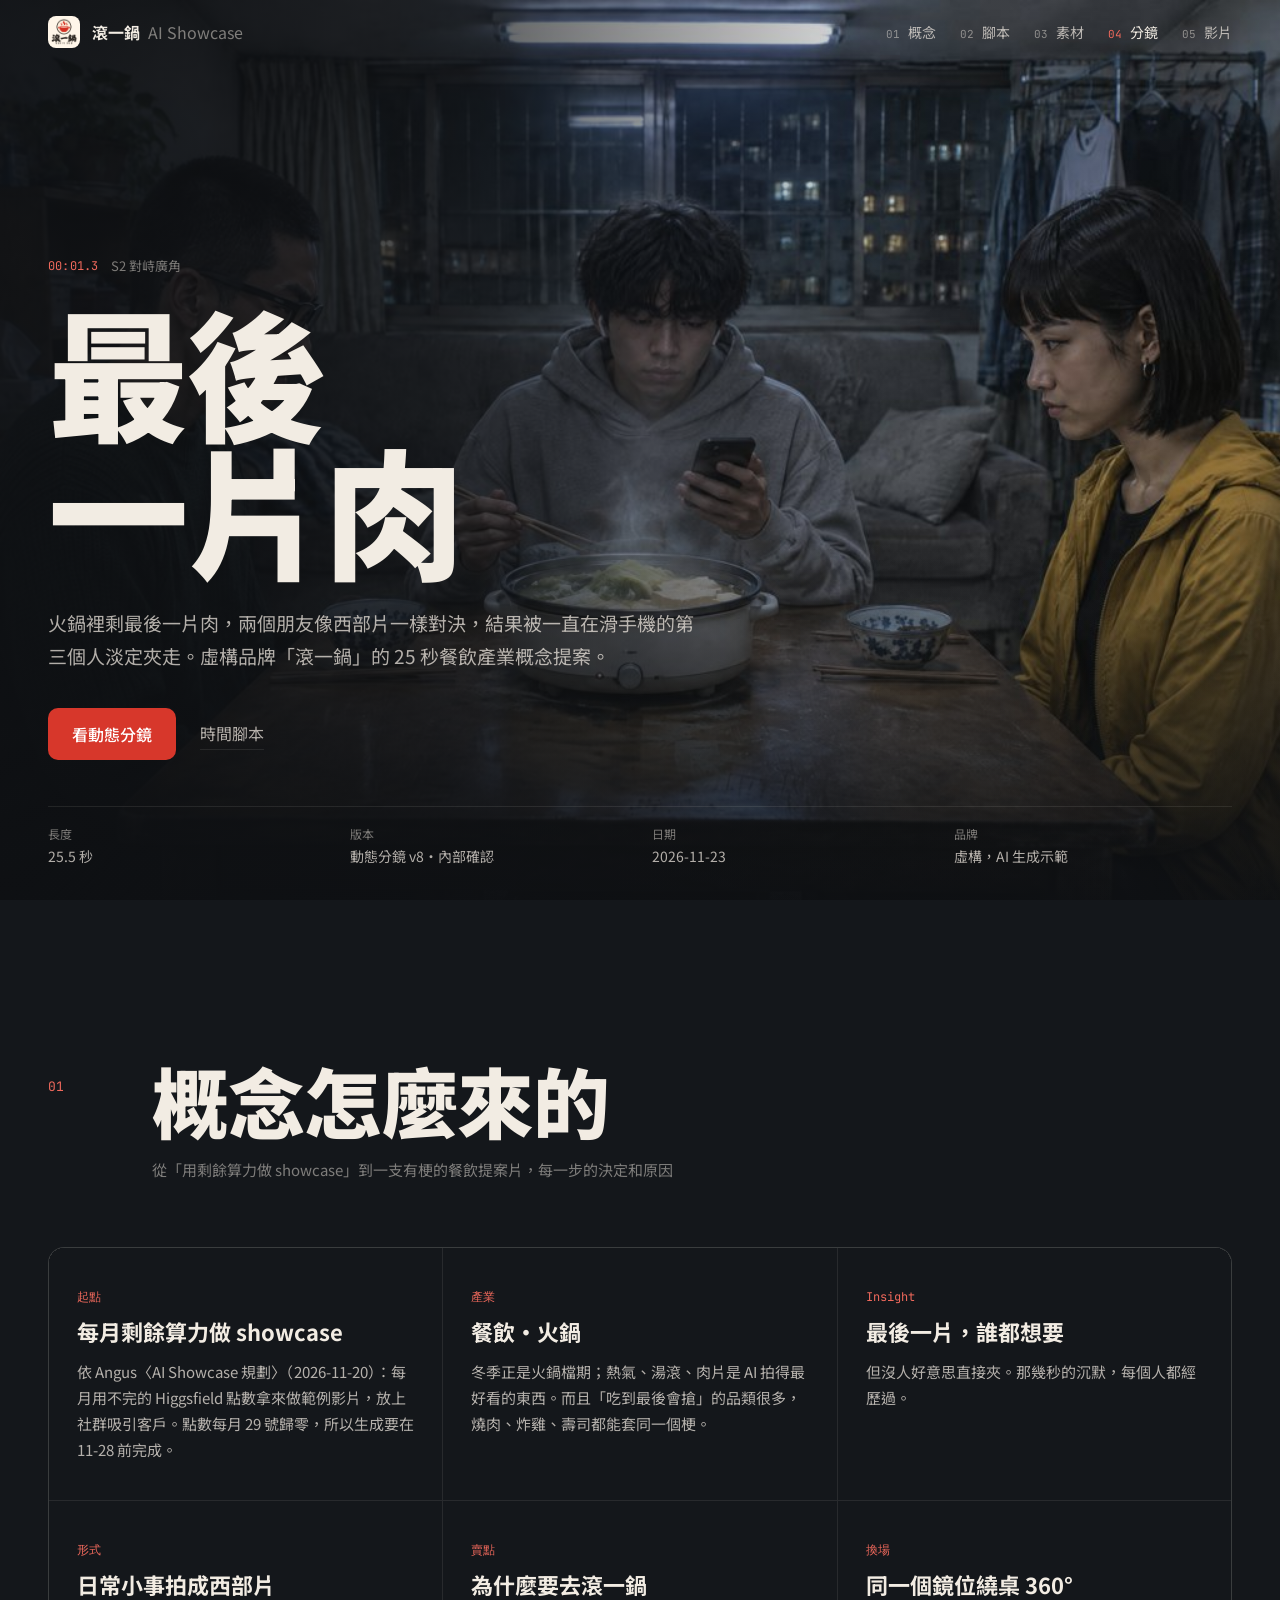
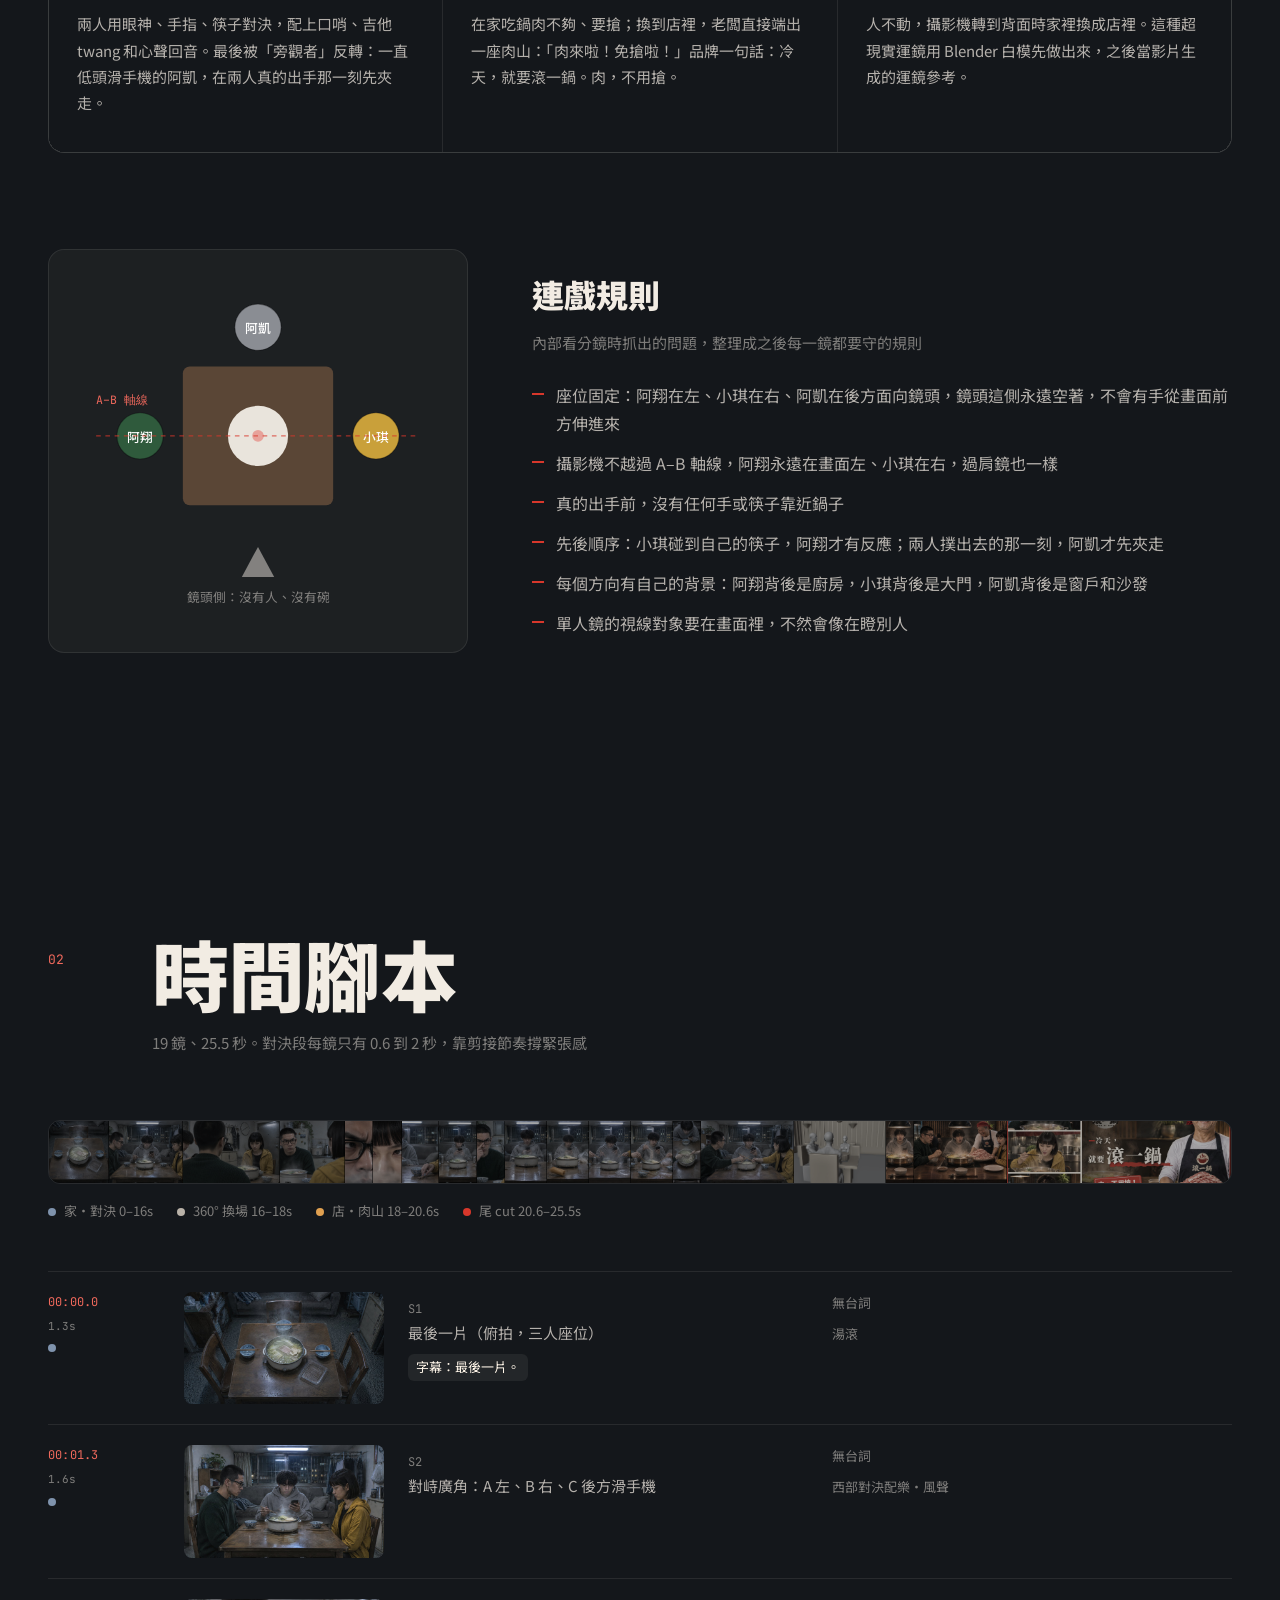
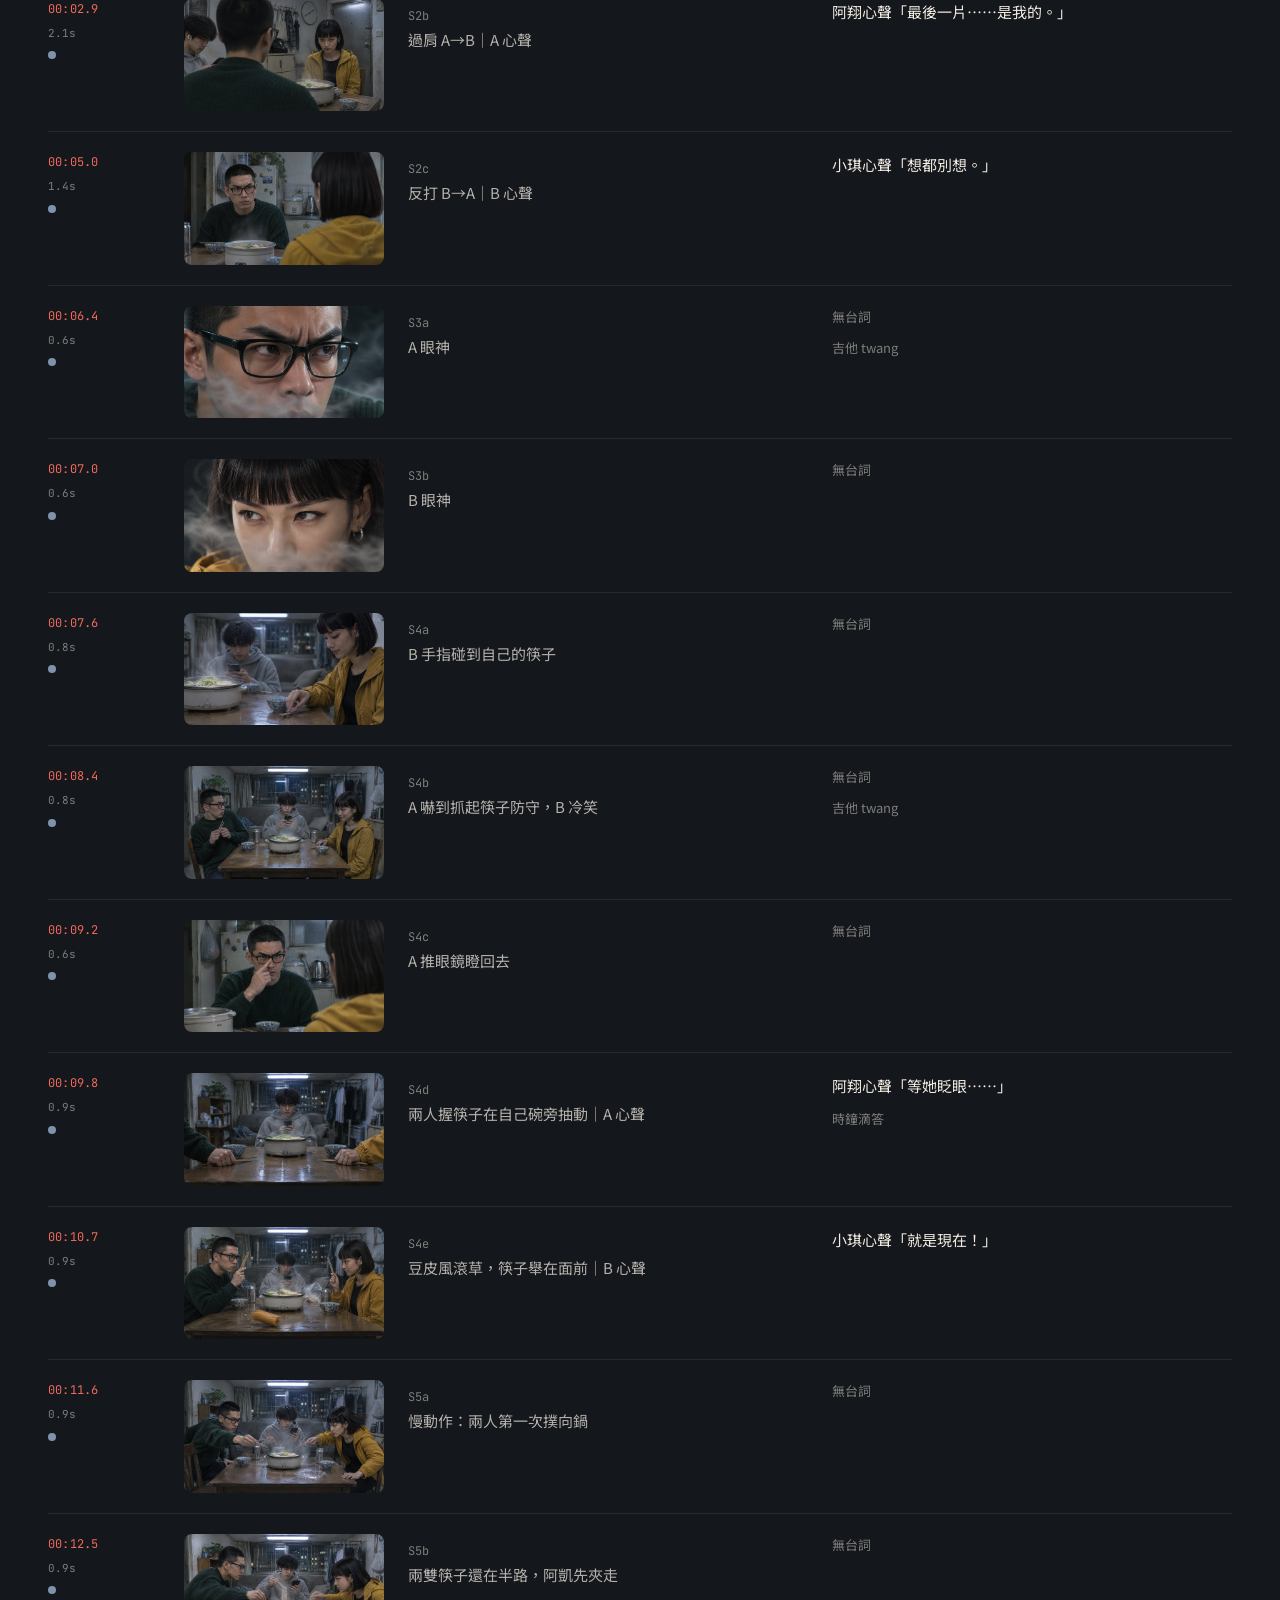
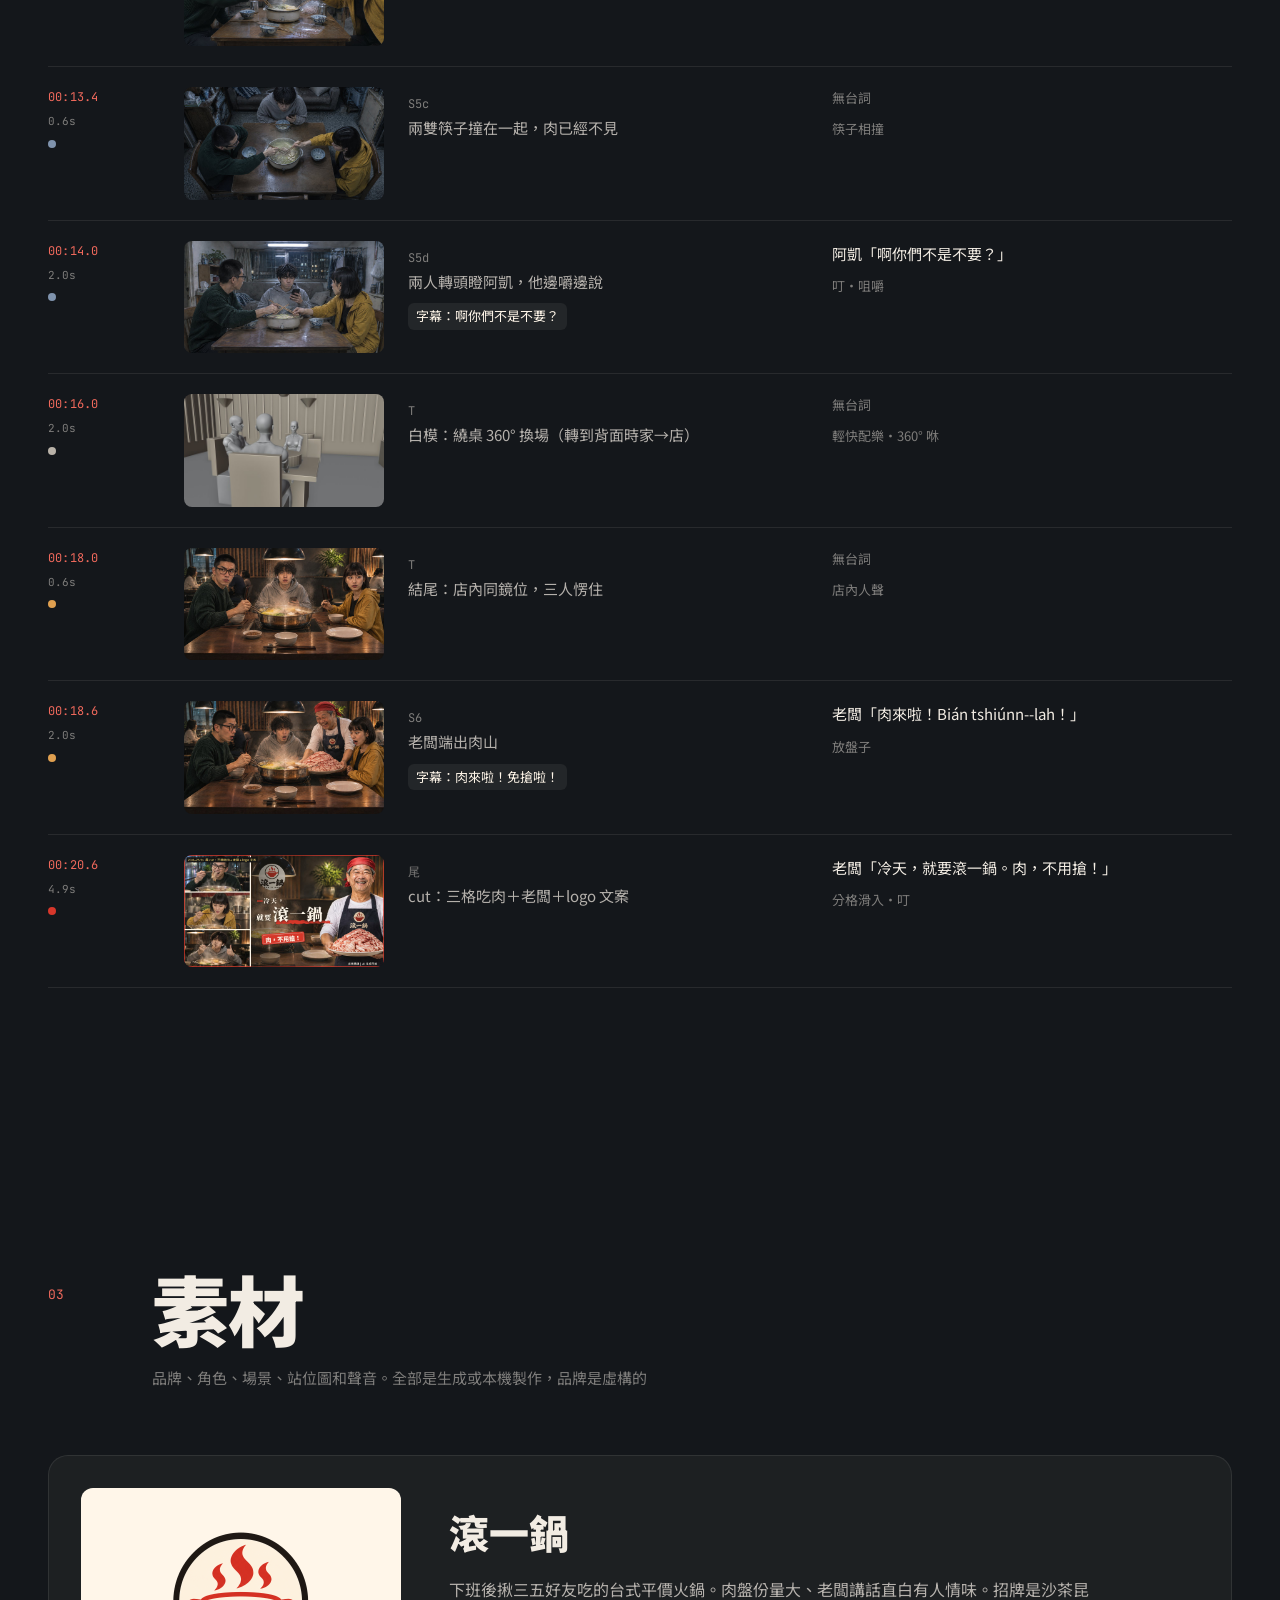
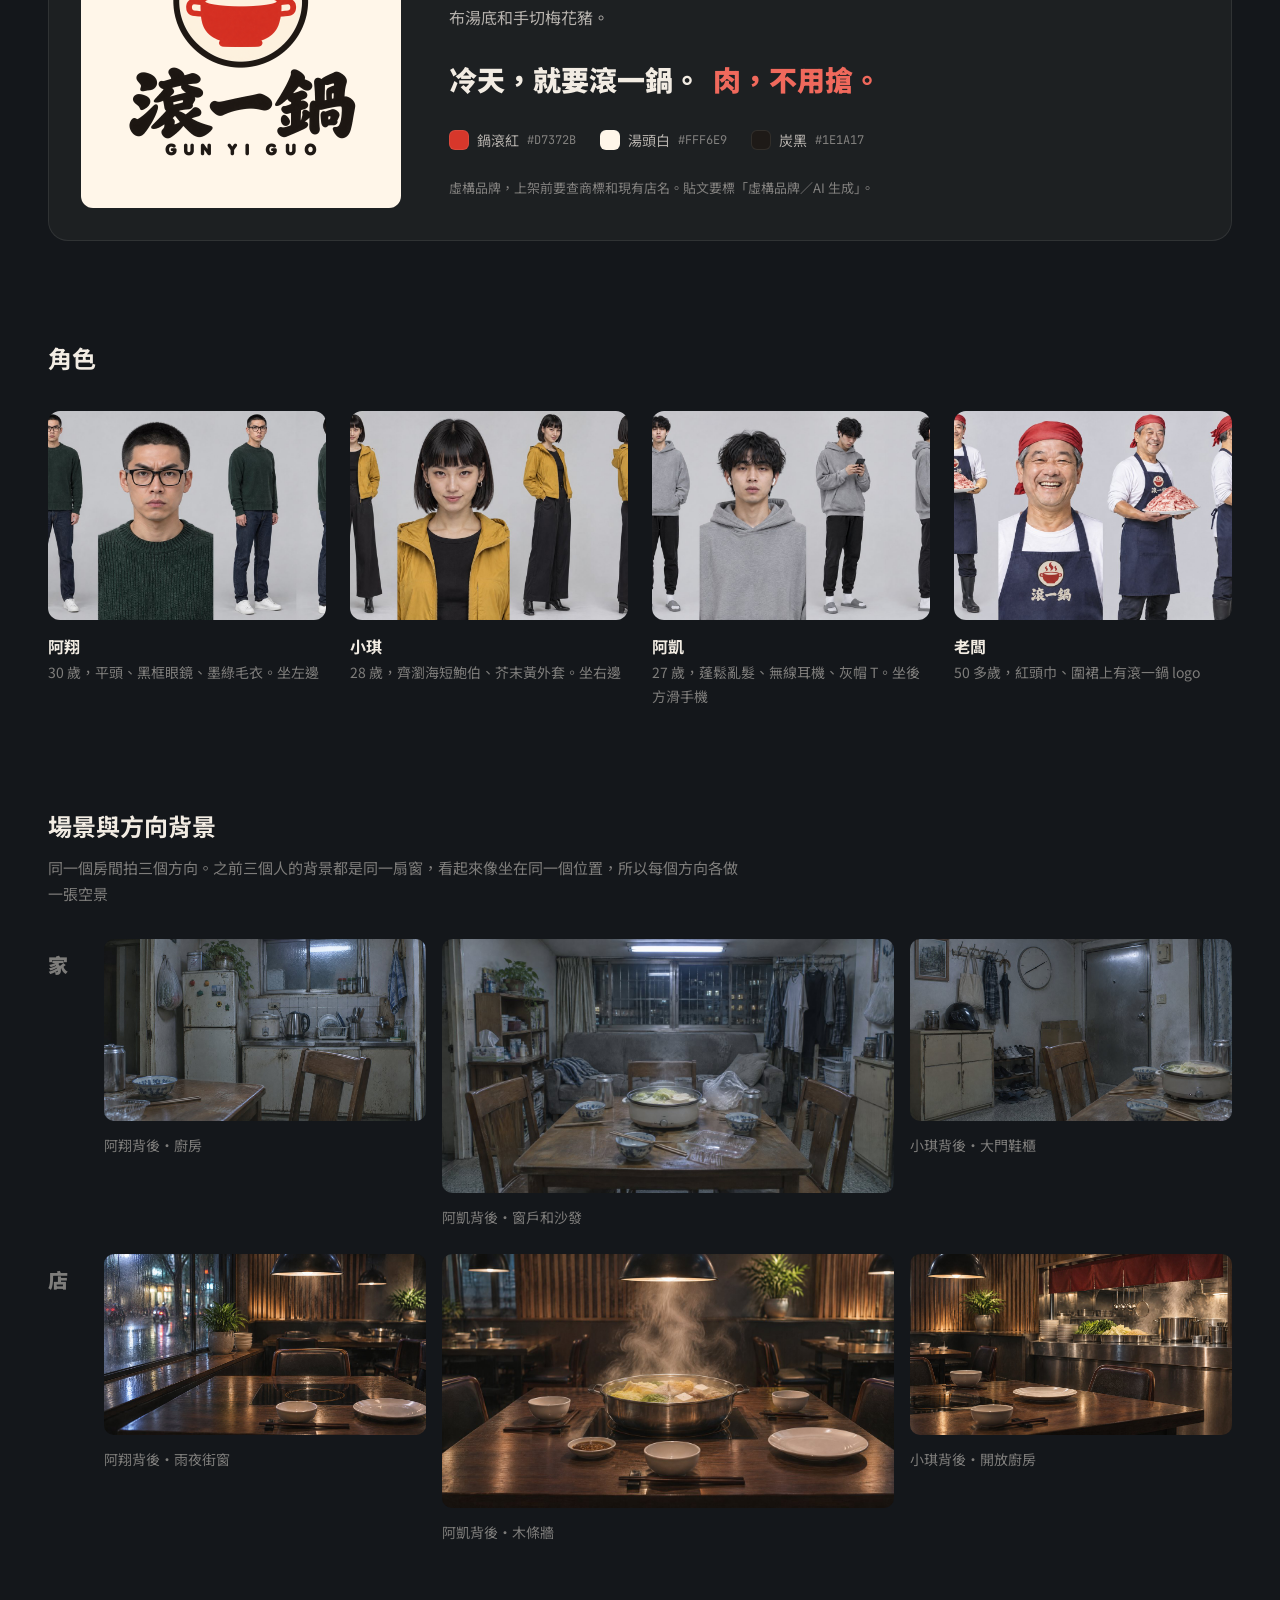
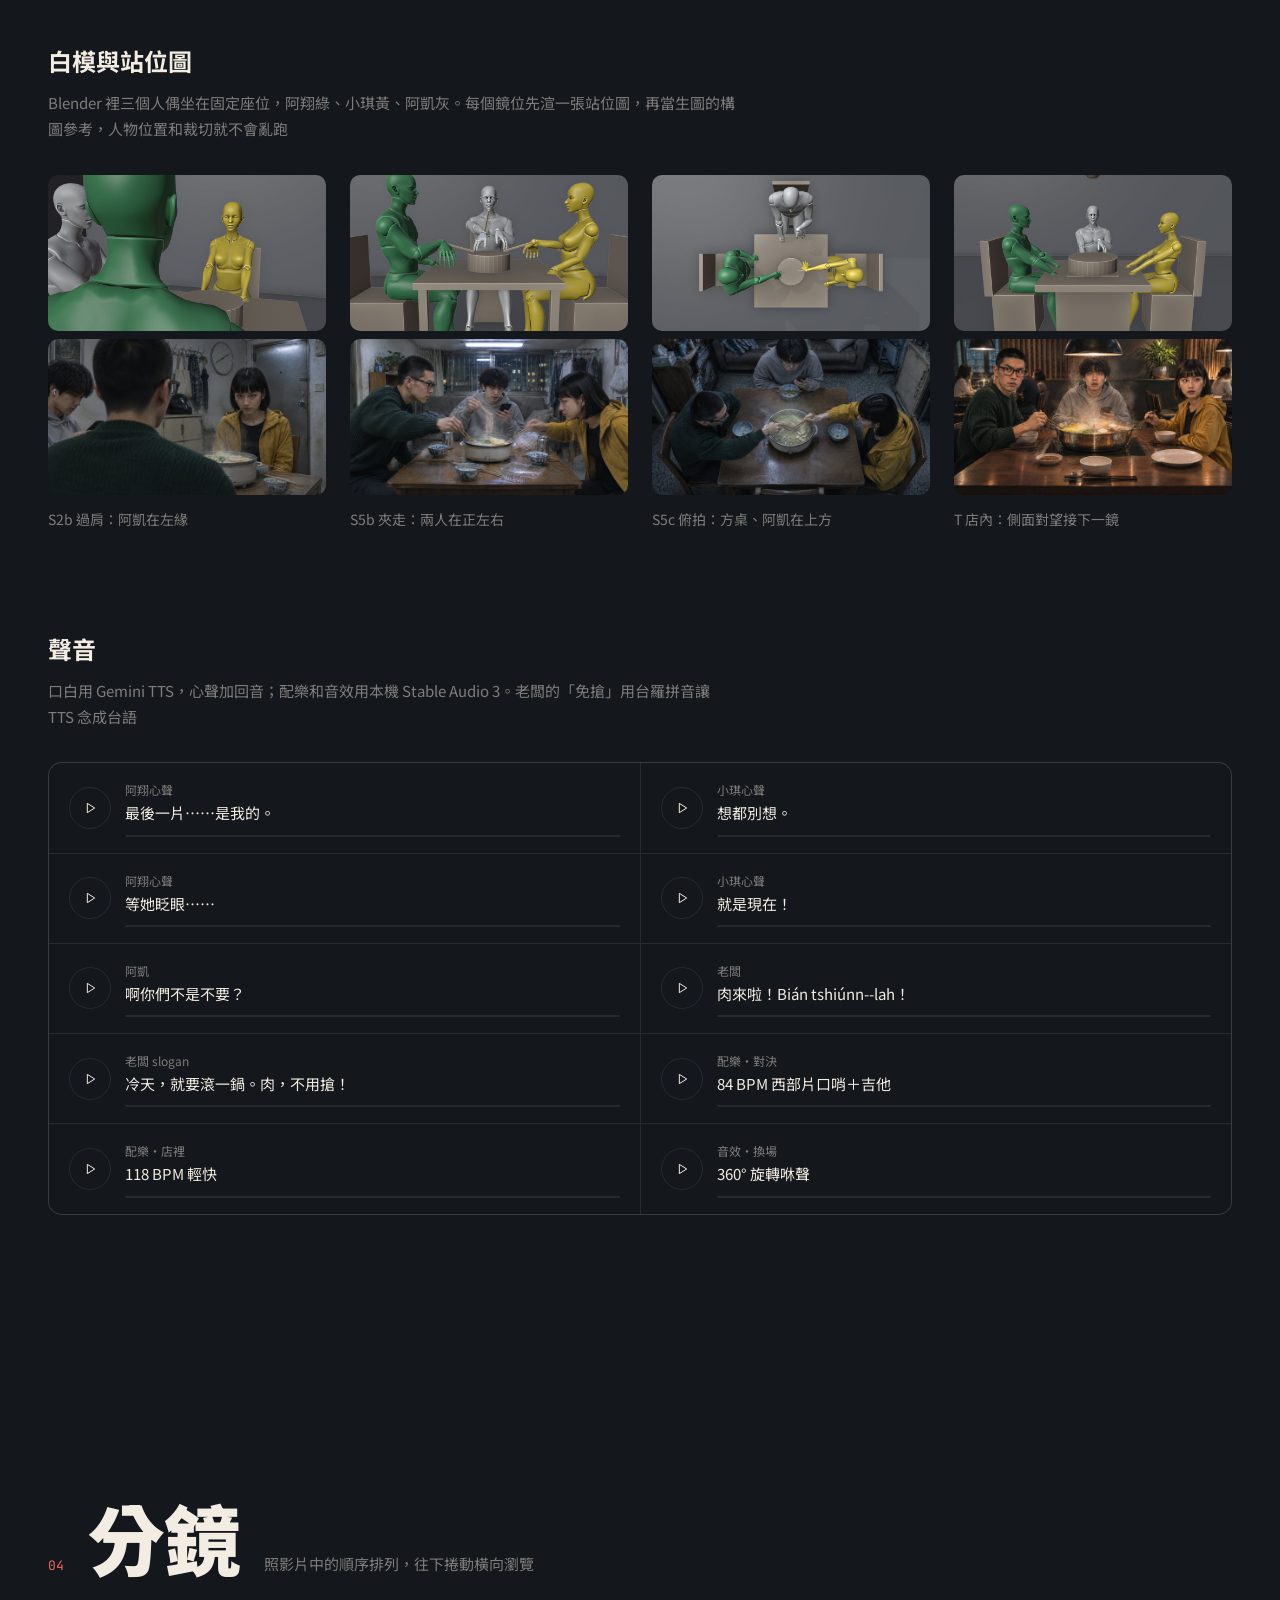
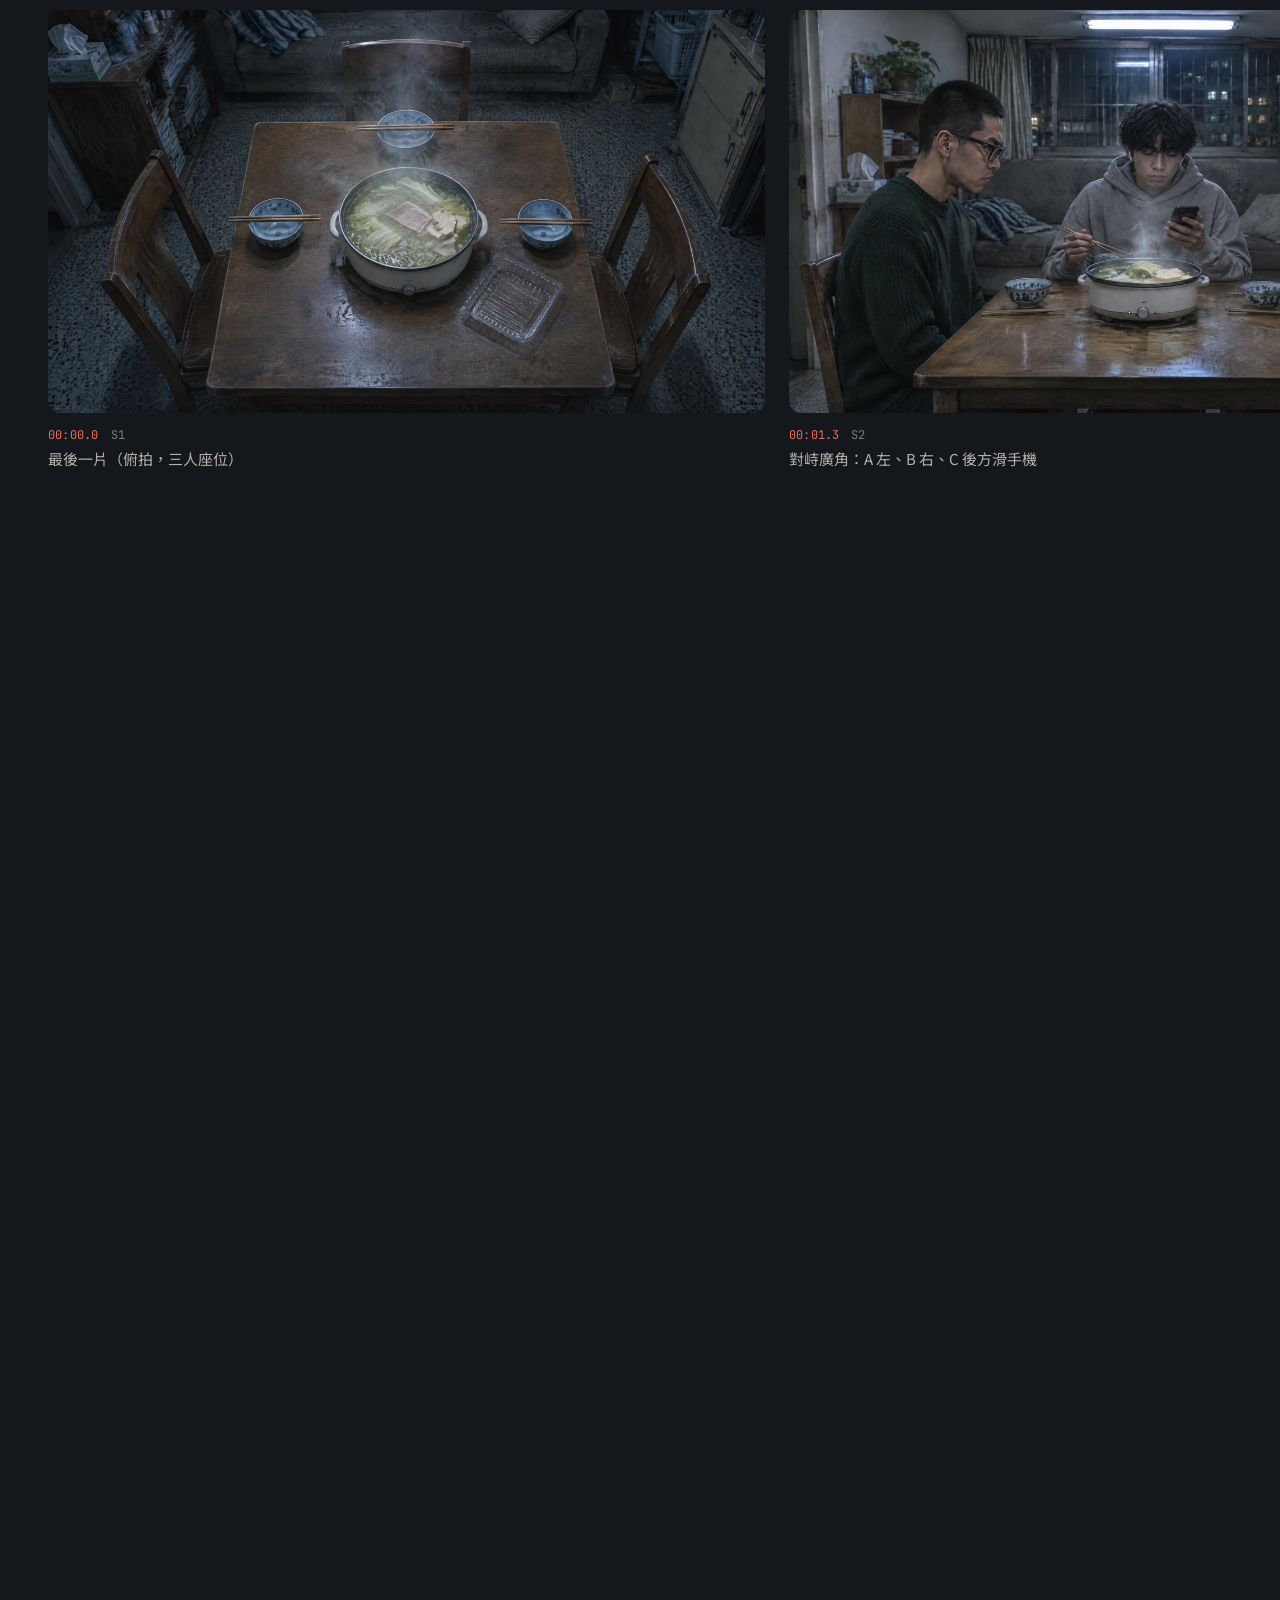
==== hotpot-lastslice/index.html @ 81c9b95d "Add 滾一鍋「最後一片肉」showcase page Co-Authored-By: Claude Opus 5.5 <noreply@anthropic.com>" ====
<!doctype html>
<html lang="zh-Hant">
<head>
<meta charset="utf-8">
<meta name="viewport" content="width=device-width, initial-scale=1">
<title>最後一片肉｜滾一鍋 AI Showcase</title>
<link rel="preconnect" href="https://fonts.googleapis.com">
<link rel="preconnect" href="https://fonts.gstatic.com" crossorigin>
<link href="https://fonts.googleapis.com/css2?family=Archivo:wght@500;800&family=JetBrains+Mono:wght@400;500&family=Noto+Sans+TC:wght@400;500;700;900&display=swap" rel="stylesheet">
<link rel="stylesheet" href="style.css">
</head>
<body>
<div class="tone" aria-hidden="true"></div>

<header class="nav">
  <a class="brand" href="#top"><img src="media/refs/logo.png" alt=""><span>滾一鍋 <em>AI Showcase</em></span></a>
  <nav>
    <a href="#idea"><b>01</b>概念</a>
    <a href="#script"><b>02</b>腳本</a>
    <a href="#assets"><b>03</b>素材</a>
    <a href="#boards"><b>04</b>分鏡</a>
    <a href="#film"><b>05</b>影片</a>
  </nav>
</header>

<main id="top">
  <!-- HERO -->
  <section class="hero">
    <img class="hero-img" src="media/sb/F02_S2_wide.jpg" alt="火鍋桌對峙：阿翔在左、小琪在右，阿凱在後方滑手機">
    <div class="hero-shade"></div>
    <div class="hero-copy">
      <p class="slate"><span class="tc">00:01.3</span>S2 對峙廣角</p>
      <h1>最後<br>一片肉</h1>
      <p class="lede">火鍋裡剩最後一片肉，兩個朋友像西部片一樣對決，結果被一直在滑手機的第三個人淡定夾走。虛構品牌「滾一鍋」的 25 秒餐飲產業概念提案。</p>
      <div class="actions">
        <a class="btn" href="#film">看動態分鏡</a>
        <a class="link" href="#script">時間腳本</a>
      </div>
    </div>
    <dl class="hero-meta">
      <div><dt>長度</dt><dd>25.5 秒</dd></div>
      <div><dt>版本</dt><dd>動態分鏡 v8・內部確認</dd></div>
      <div><dt>日期</dt><dd>2026-11-23</dd></div>
      <div><dt>品牌</dt><dd>虛構，AI 生成示範</dd></div>
    </dl>
  </section>

  <!-- 01 IDEA -->
  <section id="idea" class="sec">
    <div class="sec-head">
      <span class="num">01</span>
      <h2>概念怎麼來的</h2>
      <p class="sub">從「用剩餘算力做 showcase」到一支有梗的餐飲提案片，每一步的決定和原因</p>
    </div>

    <ol class="steps">
      <li class="rv"><span class="k">起點</span><h3>每月剩餘算力做 showcase</h3><p>依 Angus〈AI Showcase 規劃〉（2026-11-20）：每月用不完的 Higgsfield 點數拿來做範例影片，放上社群吸引客戶。點數每月 29 號歸零，所以生成要在 11-28 前完成。</p></li>
      <li class="rv"><span class="k">產業</span><h3>餐飲・火鍋</h3><p>冬季正是火鍋檔期；熱氣、湯滾、肉片是 AI 拍得最好看的東西。而且「吃到最後會搶」的品類很多，燒肉、炸雞、壽司都能套同一個梗。</p></li>
      <li class="rv"><span class="k">Insight</span><h3>最後一片，誰都想要</h3><p>但沒人好意思直接夾。那幾秒的沉默，每個人都經歷過。</p></li>
      <li class="rv"><span class="k">形式</span><h3>日常小事拍成西部片</h3><p>兩人用眼神、手指、筷子對決，配上口哨、吉他 twang 和心聲回音。最後被「旁觀者」反轉：一直低頭滑手機的阿凱，在兩人真的出手那一刻先夾走。</p></li>
      <li class="rv"><span class="k">賣點</span><h3>為什麼要去滾一鍋</h3><p>在家吃鍋肉不夠、要搶；換到店裡，老闆直接端出一座肉山：「肉來啦！免搶啦！」品牌一句話：冷天，就要滾一鍋。肉，不用搶。</p></li>
      <li class="rv"><span class="k">換場</span><h3>同一個鏡位繞桌 360°</h3><p>人不動，攝影機轉到背面時家裡換成店裡。這種超現實運鏡用 Blender 白模先做出來，之後當影片生成的運鏡參考。</p></li>
    </ol>

    <div class="rules rv">
      <figure class="plan">
        <svg viewBox="0 0 320 300" role="img" aria-label="座位圖：阿翔左、小琪右、阿凱後方、鏡頭側空著">
          <rect x="95" y="80" width="130" height="120" rx="6" class="tbl"/>
          <circle cx="160" cy="140" r="26" class="pot"/>
          <circle cx="160" cy="140" r="5" class="slice"/>
          <g class="seat a"><circle cx="58" cy="140" r="20"/><text x="58" y="145">阿翔</text></g>
          <g class="seat b"><circle cx="262" cy="140" r="20"/><text x="262" y="145">小琪</text></g>
          <g class="seat c"><circle cx="160" cy="46" r="20"/><text x="160" y="51">阿凱</text></g>
          <line x1="20" y1="140" x2="300" y2="140" class="axis"/>
          <text x="20" y="112" class="axis-t" style="text-anchor:start">A–B 軸線</text>
          <path d="M146 262 L160 236 L174 262 Z" class="cam"/>
          <text x="160" y="284" class="cam-t">鏡頭側：沒有人、沒有碗</text>
        </svg>
      </figure>
      <div class="rules-body">
        <h3>連戲規則</h3>
        <p class="sub">內部看分鏡時抓出的問題，整理成之後每一鏡都要守的規則</p>
        <ul>
          <li>座位固定：阿翔在左、小琪在右、阿凱在後方面向鏡頭，鏡頭這側永遠空著，不會有手從畫面前方伸進來</li>
          <li>攝影機不越過 A–B 軸線，阿翔永遠在畫面左、小琪在右，過肩鏡也一樣</li>
          <li>真的出手前，沒有任何手或筷子靠近鍋子</li>
          <li>先後順序：小琪碰到自己的筷子，阿翔才有反應；兩人撲出去的那一刻，阿凱才先夾走</li>
          <li>每個方向有自己的背景：阿翔背後是廚房，小琪背後是大門，阿凱背後是窗戶和沙發</li>
          <li>單人鏡的視線對象要在畫面裡，不然會像在瞪別人</li>
        </ul>
      </div>
    </div>
  </section>

  <!-- 02 SCRIPT -->
  <section id="script" class="sec">
    <div class="sec-head">
      <span class="num">02</span>
      <h2>時間腳本</h2>
      <p class="sub">19 鏡、25.5 秒。對決段每鏡只有 0.6 到 2 秒，靠剪接節奏撐緊張感</p>
    </div>
    <div class="bar rv" id="bar" aria-label="時間軸"></div>
    <div class="acts rv">
      <span><i class="d home"></i>家・對決 0–16s</span>
      <span><i class="d turn"></i>360° 換場 16–18s</span>
      <span><i class="d shop"></i>店・肉山 18–20.6s</span>
      <span><i class="d end"></i>尾 cut 20.6–25.5s</span>
    </div>
    <ol class="rows" id="rows"></ol>
  </section>

  <!-- 03 ASSETS -->
  <section id="assets" class="sec">
    <div class="sec-head">
      <span class="num">03</span>
      <h2>素材</h2>
      <p class="sub">品牌、角色、場景、站位圖和聲音。全部是生成或本機製作，品牌是虛構的</p>
    </div>

    <div class="brandcard rv">
      <div class="logo-plate"><img src="media/refs/logo.png" alt="滾一鍋 logo"></div>
      <div class="brand-body">
        <h3>滾一鍋</h3>
        <p>下班後揪三五好友吃的台式平價火鍋。肉盤份量大、老闆講話直白有人情味。招牌是沙茶昆布湯底和手切梅花豬。</p>
        <p class="slogan">冷天，就要滾一鍋。<span>肉，不用搶。</span></p>
        <ul class="sw">
          <li><i style="background:#D7372B"></i>鍋滾紅<code>#D7372B</code></li>
          <li><i style="background:#FFF6E9"></i>湯頭白<code>#FFF6E9</code></li>
          <li><i style="background:#1E1A17"></i>炭黑<code>#1E1A17</code></li>
        </ul>
        <p class="note">虛構品牌，上架前要查商標和現有店名。貼文要標「虛構品牌／AI 生成」。</p>
      </div>
    </div>

    <h3 class="h3 rv">角色</h3>
    <div class="cast">
      <figure class="rv"><img src="media/refs/char_A.jpg" alt="阿翔角色設定" loading="lazy"><figcaption><b>阿翔</b>30 歲，平頭、黑框眼鏡、墨綠毛衣。坐左邊</figcaption></figure>
      <figure class="rv"><img src="media/refs/char_B.jpg" alt="小琪角色設定" loading="lazy"><figcaption><b>小琪</b>28 歲，齊瀏海短鮑伯、芥末黃外套。坐右邊</figcaption></figure>
      <figure class="rv"><img src="media/refs/char_C.jpg" alt="阿凱角色設定" loading="lazy"><figcaption><b>阿凱</b>27 歲，蓬鬆亂髮、無線耳機、灰帽 T。坐後方滑手機</figcaption></figure>
      <figure class="rv"><img src="media/refs/char_D_logo.jpg" alt="老闆角色設定" loading="lazy"><figcaption><b>老闆</b>50 多歲，紅頭巾、圍裙上有滾一鍋 logo</figcaption></figure>
    </div>

    <h3 class="h3 rv">場景與方向背景</h3>
    <p class="sub rv">同一個房間拍三個方向。之前三個人的背景都是同一扇窗，看起來像坐在同一個位置，所以每個方向各做一張空景</p>
    <div class="plates">
      <div class="plate-row rv">
        <span class="plate-k">家</span>
        <figure><img src="media/refs/bg_home_left.jpg" alt="" loading="lazy"><figcaption>阿翔背後・廚房</figcaption></figure>
        <figure class="main"><img src="media/refs/scene_home_v2.jpg" alt="" loading="lazy"><figcaption>阿凱背後・窗戶和沙發</figcaption></figure>
        <figure><img src="media/refs/bg_home_right.jpg" alt="" loading="lazy"><figcaption>小琪背後・大門鞋櫃</figcaption></figure>
      </div>
      <div class="plate-row rv">
        <span class="plate-k">店</span>
        <figure><img src="media/refs/bg_shop_left.jpg" alt="" loading="lazy"><figcaption>阿翔背後・雨夜街窗</figcaption></figure>
        <figure class="main"><img src="media/refs/scene.jpg" alt="" loading="lazy"><figcaption>阿凱背後・木條牆</figcaption></figure>
        <figure><img src="media/refs/bg_shop_right.jpg" alt="" loading="lazy"><figcaption>小琪背後・開放廚房</figcaption></figure>
      </div>
    </div>

    <h3 class="h3 rv">白模與站位圖</h3>
    <p class="sub rv">Blender 裡三個人偶坐在固定座位，阿翔綠、小琪黃、阿凱灰。每個鏡位先渲一張站位圖，再當生圖的構圖參考，人物位置和裁切就不會亂跑</p>
    <div class="lays">
      <figure class="rv"><img src="media/lay/F02b_otsA.jpg" alt="" loading="lazy"><img src="media/sb/F02b_S2_otsA.jpg" alt="" loading="lazy"><figcaption>S2b 過肩：阿凱在左緣</figcaption></figure>
      <figure class="rv"><img src="media/lay/F06c_steal.jpg" alt="" loading="lazy"><img src="media/sb/F06c_S5b_steal.jpg" alt="" loading="lazy"><figcaption>S5b 夾走：兩人在正左右</figcaption></figure>
      <figure class="rv"><img src="media/lay/F06b_clash.jpg" alt="" loading="lazy"><img src="media/sb/F06b_S5c_clash.jpg" alt="" loading="lazy"><figcaption>S5c 俯拍：方桌、阿凱在上方</figcaption></figure>
      <figure class="rv"><img src="media/lay/F08_shopwide.jpg" alt="" loading="lazy"><img src="media/sb/F08_T_shopwide.jpg" alt="" loading="lazy"><figcaption>T 店內：側面對望接下一鏡</figcaption></figure>
    </div>

    <h3 class="h3 rv">聲音</h3>
    <p class="sub rv">口白用 Gemini TTS，心聲加回音；配樂和音效用本機 Stable Audio 3。老闆的「免搶」用台羅拼音讓 TTS 念成台語</p>
    <ul class="audio" id="audio"></ul>
  </section>

  <!-- 04 BOARDS -->
  <section id="boards" class="boards">
    <div class="boards-head">
      <span class="num">04</span>
      <h2>分鏡</h2>
      <p class="sub">照影片中的順序排列，往下捲動橫向瀏覽</p>
    </div>
    <div class="track" id="track"></div>
  </section>

  <!-- 05 FILM -->
  <section id="film" class="sec film">
    <div class="sec-head">
      <span class="num">05</span>
      <h2>動態分鏡</h2>
      <p class="sub">分鏡圖加白模換場加口白配樂，先給內部確認節奏，確認後才用 Higgsfield 生成影片</p>
    </div>
    <div class="player rv">
      <video id="video" src="media/video/animatic_v8_25s.mp4" poster="media/video/poster.jpg" controls playsinline preload="metadata"></video>
      <div class="now"><span class="tc" id="nowtc">00:00.0</span><span id="nowtx">S1 最後一片</span></div>
    </div>
    <div class="side rv">
      <figure>
        <video src="media/video/transition_greybox.mp4" muted loop playsinline autoplay></video>
        <figcaption>白模換場：攝影機繞桌 360°，轉到背面時家換成店，人不動。3.5 秒</figcaption>
      </figure>
      <div class="facts">
        <h3>製作狀態</h3>
        <dl>
          <div><dt>分鏡與素材</dt><dd>Firefly GPT Image 2.6，約 1,420 點</dd></div>
          <div><dt>口白・配樂・白模</dt><dd>OpenRouter Gemini TTS、本機 Stable Audio 3、Blender 5.2</dd></div>
          <div><dt>影片生成</dt><dd>Higgsfield Seedance 2.5，尚未送出，送前先報價</dd></div>
          <div><dt>期限</dt><dd>Higgsfield 點數 11-29 歸零，11-28 前生成完</dd></div>
        </dl>
      </div>
    </div>
  </section>
</main>

<footer class="foot">
  <span>滾一鍋為虛構品牌｜AI 生成示範｜內部確認用</span>
  <span class="tc">Shortcut 115610</span>
</footer>

<script src="vendor/gsap.min.js"></script>
<script src="vendor/ScrollTrigger.min.js"></script>
<script src="vendor/lenis.min.js"></script>
<script src="data.js"></script>
<script src="main.js"></script>
</body>
</html>
---- hotpot-lastslice/style.css ----
/* 滾一鍋 AI Showcase 介紹頁
   方向：冷白日光燈的小套房對峙 → 暖色火鍋店。背景色跟著片子從冷轉暖。
   重點畫面：hero 對峙廣角、分鏡橫捲、動態分鏡播放器。招牌細節：片場時間碼 tc。 */
:root {
  --cool: #14171b;
  --warm: #1e1a17;
  --s1: rgba(242, 236, 227, 0.04);
  --s2: rgba(242, 236, 227, 0.07);
  --line: rgba(242, 236, 227, 0.09);
  --tx: #f2ece3;
  --tx2: rgba(242, 236, 227, 0.72);
  --tx3: rgba(242, 236, 227, 0.48);
  --red: #d7372b;
  --red-tx: #f0695c;
  --cream: #fff6e9;
  --ease: cubic-bezier(0.22, 1, 0.36, 1);
  --sans: "Noto Sans TC", "Microsoft JhengHei", system-ui, sans-serif;
  --disp: "Archivo", "Noto Sans TC", sans-serif;
  --mono: "JetBrains Mono", ui-monospace, monospace;
  --pad: clamp(16px, 4vw, 48px);
}
* { box-sizing: border-box; margin: 0; padding: 0; }
html { background: var(--cool); }
body { font-family: var(--sans); color: var(--tx); background: transparent; line-height: 1.75; font-size: 16px; -webkit-font-smoothing: antialiased; }
img, video { display: block; max-width: 100%; }
a { color: inherit; text-decoration: none; }
.tone { position: fixed; inset: 0; z-index: -1; background: var(--cool); }
.tc { font-family: var(--mono); font-size: 12px; font-variant-numeric: tabular-nums; color: var(--red-tx); letter-spacing: 0.02em; }

/* nav */
.nav { position: fixed; top: 0; left: 0; right: 0; z-index: 20; display: flex; align-items: center; justify-content: space-between; padding: 16px var(--pad); transition: background-color .3s var(--ease); }
.nav.solid { background: rgba(20, 20, 20, 0.72); backdrop-filter: blur(12px); border-bottom: 1px solid var(--line); }
.brand { display: flex; align-items: center; gap: 12px; font-weight: 700; }
.brand img { width: 32px; height: 32px; border-radius: 8px; background: var(--cream); padding: 2px; object-fit: contain; }
.brand em { font-style: normal; font-weight: 400; color: var(--tx3); margin-left: 4px; }
.nav nav { display: flex; gap: 24px; font-size: 14px; color: var(--tx2); }
.nav nav a { display: flex; gap: 8px; align-items: baseline; transition: color .2s var(--ease); }
.nav nav a:hover, .nav nav a.on { color: var(--tx); }
.nav nav b { font-family: var(--mono); font-weight: 400; font-size: 11px; color: var(--tx3); }
.nav nav a.on b { color: var(--red-tx); }

/* hero */
.hero { position: relative; min-height: 100svh; display: grid; align-items: end; overflow: hidden; }
.hero-img { position: absolute; inset: 0; width: 100%; height: 100%; object-fit: cover; object-position: 50% 40%; }
.hero-shade { position: absolute; inset: 0; background: linear-gradient(90deg, rgba(14, 16, 19, 0.92) 0%, rgba(14, 16, 19, 0.72) 34%, rgba(14, 16, 19, 0.1) 70%), linear-gradient(0deg, rgba(14, 16, 19, 0.95) 0%, rgba(14, 16, 19, 0) 40%); }
.hero-copy { position: relative; padding: 120px var(--pad) 140px; max-width: 760px; }
.slate { display: flex; gap: 12px; align-items: center; font-size: 13px; color: var(--tx3); margin-bottom: 24px; }
.hero h1 { font-weight: 900; font-size: clamp(64px, 11vw, 168px); line-height: 0.98; letter-spacing: -0.02em; }
.lede { margin-top: 28px; font-size: clamp(16px, 1.5vw, 19px); color: var(--tx2); max-width: 34em; }
.actions { margin-top: 36px; display: flex; gap: 24px; align-items: center; }
.btn { background: var(--red); color: #fff; padding: 12px 24px; border-radius: 10px; font-weight: 500; transition: background-color .2s var(--ease), transform .15s var(--ease); }
.btn:hover { background: #c22f24; }
.btn:active { transform: scale(0.98); }
.link { color: var(--tx2); border-bottom: 1px solid var(--line); padding-bottom: 2px; transition: color .2s var(--ease); }
.link:hover { color: var(--tx); }
.hero-meta { position: absolute; left: var(--pad); right: var(--pad); bottom: 32px; display: grid; grid-template-columns: repeat(4, 1fr); gap: 24px; border-top: 1px solid var(--line); padding-top: 16px; }
.hero-meta dt { font-size: 12px; color: var(--tx3); }
.hero-meta dd { font-size: 14px; color: var(--tx2); }

/* sections */
.sec { padding: 160px var(--pad) 120px; max-width: 1360px; margin: 0 auto; }
.sec-head { display: grid; grid-template-columns: 80px 1fr; column-gap: 24px; margin-bottom: 64px; }
.num { font-family: var(--mono); font-size: 13px; color: var(--red-tx); padding-top: 16px; }
.sec-head h2, .boards-head h2 { font-weight: 900; font-size: clamp(40px, 6vw, 80px); line-height: 1.05; letter-spacing: -0.01em; }
.sec-head .sub { grid-column: 2; margin-top: 16px; }
.sub { color: var(--tx3); font-size: 15px; max-width: 46em; }
.h3 { font-size: 24px; font-weight: 700; margin: 96px 0 8px; }
.h3 + .sub { margin-bottom: 32px; }

/* idea steps */
.steps { list-style: none; display: grid; grid-template-columns: repeat(3, 1fr); gap: 1px; background: var(--line); border: 1px solid var(--line); border-radius: 16px; overflow: hidden; }
.steps li { background: var(--cool); padding: 32px 28px 36px; }
.steps .k { font-family: var(--mono); font-size: 12px; color: var(--red-tx); }
.steps h3 { font-size: 22px; font-weight: 700; margin: 8px 0 12px; line-height: 1.4; }
.steps p { color: var(--tx2); font-size: 15px; }

.rules { margin-top: 96px; display: grid; grid-template-columns: minmax(280px, 420px) 1fr; gap: 64px; align-items: center; }
.plan { background: var(--s1); border: 1px solid var(--line); border-radius: 16px; padding: 24px; }
.plan svg { width: 100%; height: auto; }
.plan .tbl { fill: #5a4636; }
.plan .pot { fill: #e9e4dc; }
.plan .slice { fill: #e7a29a; }
.plan .seat circle { stroke: rgba(0,0,0,.3); }
.plan .a circle { fill: #2f5a3c; }
.plan .b circle { fill: #c9a03a; }
.plan .c circle { fill: #8a8d93; }
.plan .seat text { font: 500 11px var(--sans); fill: #fff; text-anchor: middle; }
.plan .axis { stroke: var(--red); stroke-dasharray: 4 4; stroke-width: 1; opacity: .7; }
.plan .axis-t { font: 400 10px var(--mono); fill: var(--red-tx); text-anchor: end; }
.plan .cam { fill: var(--tx3); }
.plan .cam-t { font: 400 11px var(--sans); fill: var(--tx3); text-anchor: middle; }
.rules-body h3 { font-size: 32px; font-weight: 900; }
.rules-body .sub { margin: 8px 0 24px; }
.rules-body ul { list-style: none; display: grid; gap: 12px; }
.rules-body li { padding-left: 24px; position: relative; color: var(--tx2); }
.rules-body li::before { content: ""; position: absolute; left: 0; top: 0.75em; width: 12px; height: 2px; background: var(--red); }

/* timeline */
.bar { display: flex; height: 64px; border-radius: 12px; overflow: hidden; border: 1px solid var(--line); }
.bar button { all: unset; cursor: pointer; position: relative; height: 100%; background-size: cover; background-position: center; border-right: 1px solid rgba(0,0,0,.5); filter: saturate(.7) brightness(.7); transition: filter .2s var(--ease); }
.bar button:hover, .bar button.on { filter: none; }
.bar button.on { box-shadow: inset 0 -3px 0 var(--red); }
.acts { display: flex; flex-wrap: wrap; gap: 24px; margin: 16px 0 48px; font-size: 13px; color: var(--tx3); }
.acts span { display: flex; align-items: center; gap: 8px; }
.d { width: 8px; height: 8px; border-radius: 50%; display: inline-block; }
.d.home { background: #7f93ad; } .d.turn { background: #b9b2a8; } .d.shop { background: #e0a050; } .d.end { background: var(--red); }
.rows { list-style: none; border-top: 1px solid var(--line); }
.row { display: grid; grid-template-columns: 112px 200px 1fr 1fr; gap: 24px; padding: 20px 0; border-bottom: 1px solid var(--line); align-items: start; }
.row .when { display: grid; gap: 4px; }
.row .when .d { margin-top: 4px; }
.row .dur { font-family: var(--mono); font-size: 11px; color: var(--tx3); }
.row img { border-radius: 8px; aspect-ratio: 16 / 9; object-fit: cover; width: 100%; cursor: zoom-in; }
.row h4 { font-size: 16px; font-weight: 700; }
.row h4 code { font-family: var(--mono); font-weight: 400; font-size: 12px; color: var(--tx3); margin-right: 8px; }
.row .desc { color: var(--tx2); font-size: 15px; }
.row .cap { margin-top: 8px; display: inline-block; font-size: 13px; color: var(--cream); background: var(--s2); border-radius: 6px; padding: 2px 8px; }
.row .say p { font-size: 15px; color: var(--tx); }
.row .say p + p { margin-top: 4px; }
.row .say .snd { margin-top: 8px; font-size: 13px; color: var(--tx3); }

/* brand + assets */
.brandcard { display: grid; grid-template-columns: 320px 1fr; gap: 48px; align-items: center; background: var(--s1); border: 1px solid var(--line); border-radius: 20px; padding: 32px; }
.logo-plate { background: var(--cream); border-radius: 12px; aspect-ratio: 1; display: grid; place-items: center; padding: 32px; }
.brand-body h3 { font-size: 40px; font-weight: 900; }
.brand-body p { color: var(--tx2); margin-top: 8px; max-width: 40em; }
.slogan { font-size: 28px; font-weight: 900; color: var(--tx) !important; margin-top: 24px !important; }
.slogan span { color: var(--red-tx); margin-left: 12px; }
.sw { list-style: none; display: flex; flex-wrap: wrap; gap: 24px; margin-top: 24px; font-size: 14px; color: var(--tx2); }
.sw li { display: flex; align-items: center; gap: 8px; }
.sw i { width: 20px; height: 20px; border-radius: 6px; border: 1px solid var(--line); }
.sw code { font-family: var(--mono); font-size: 12px; color: var(--tx3); }
.note { font-size: 13px; color: var(--tx3) !important; margin-top: 24px !important; }
.cast { display: grid; grid-template-columns: repeat(4, 1fr); gap: 24px; margin-top: 32px; }
.cast img { border-radius: 12px; aspect-ratio: 4 / 3; object-fit: cover; width: 100%; background: var(--s1); }
figcaption { font-size: 14px; color: var(--tx3); margin-top: 12px; }
figcaption b { display: block; color: var(--tx); font-size: 16px; }
.plates { display: grid; gap: 24px; }
.plate-row { display: grid; grid-template-columns: 40px 1fr 1.4fr 1fr; gap: 16px; align-items: start; }
.plate-k { font-weight: 900; font-size: 20px; color: var(--tx3); padding-top: 8px; }
.plate-row img { border-radius: 10px; aspect-ratio: 16 / 9; object-fit: cover; width: 100%; }
.lays { display: grid; grid-template-columns: repeat(4, 1fr); gap: 24px; }
.lays img { border-radius: 10px; aspect-ratio: 16 / 9; object-fit: cover; width: 100%; }
.lays img + img { margin-top: 8px; }
.audio { list-style: none; display: grid; grid-template-columns: repeat(2, 1fr); gap: 1px; background: var(--line); border: 1px solid var(--line); border-radius: 14px; overflow: hidden; }
.audio li { background: var(--cool); display: grid; grid-template-columns: 40px 1fr; gap: 16px; align-items: center; padding: 16px 20px; }
.audio button { all: unset; cursor: pointer; width: 40px; height: 40px; border-radius: 50%; border: 1px solid var(--line); display: grid; place-items: center; transition: background-color .2s var(--ease), border-color .2s var(--ease); }
.audio button:hover { background: var(--s2); }
.audio button:focus-visible, .btn:focus-visible, .bar button:focus-visible { outline: 2px solid var(--red-tx); outline-offset: 2px; }
.audio li.playing button { background: var(--red); border-color: var(--red); }
.audio svg { width: 16px; height: 16px; stroke: var(--tx); fill: none; stroke-width: 1.5; }
.audio .who { font-size: 12px; color: var(--tx3); }
.audio .txt { font-size: 15px; }
.audio .prog { height: 2px; background: var(--line); margin-top: 8px; border-radius: 2px; overflow: hidden; }
.audio .prog i { display: block; height: 100%; width: 0; background: var(--red); }

/* boards horizontal */
.boards { position: relative; height: 100svh; overflow: hidden; display: flex; flex-direction: column; justify-content: center; }
.boards-head { padding: 0 var(--pad); display: flex; align-items: baseline; gap: 24px; margin-bottom: 32px; }
.boards-head .num { padding: 0; }
.track { display: flex; gap: 24px; padding: 0 var(--pad); width: max-content; will-change: transform; }
.card { width: min(56vw, 720px); flex: none; }
.card img { border-radius: 12px; aspect-ratio: 16 / 9; object-fit: cover; width: 100%; }
.card .meta { display: flex; gap: 12px; align-items: baseline; margin-top: 12px; }
.card .meta code { font-family: var(--mono); font-size: 12px; color: var(--tx3); }
.card p { font-size: 15px; color: var(--tx2); }

/* film */
.player { position: relative; border-radius: 16px; overflow: hidden; border: 1px solid var(--line); background: #000; }
.player video { width: 100%; aspect-ratio: 16 / 9; }
.now { display: flex; gap: 16px; align-items: center; padding: 12px 20px; background: var(--s1); border-top: 1px solid var(--line); font-size: 14px; color: var(--tx2); }
.side { display: grid; grid-template-columns: 1.2fr 1fr; gap: 48px; margin-top: 48px; align-items: start; }
.side video { border-radius: 12px; width: 100%; aspect-ratio: 16 / 9; object-fit: cover; }
.facts h3 { font-size: 24px; font-weight: 900; margin-bottom: 16px; }
.facts dl { display: grid; gap: 16px; }
.facts dt { font-size: 12px; color: var(--tx3); }
.facts dd { color: var(--tx2); font-size: 15px; }
.foot { display: flex; justify-content: space-between; gap: 16px; padding: 32px var(--pad); border-top: 1px solid var(--line); font-size: 13px; color: var(--tx3); }

/* lightbox */
.lb { position: fixed; inset: 0; z-index: 50; background: rgba(10, 10, 10, .92); display: grid; place-items: center; padding: 32px; opacity: 0; pointer-events: none; transition: opacity .25s var(--ease); }
.lb.open { opacity: 1; pointer-events: auto; }
.lb img { max-height: 88vh; border-radius: 12px; }
.lb p { color: var(--tx2); margin-top: 12px; text-align: center; }

@media (max-width: 960px) {
  .nav nav { display: none; }
  .steps { grid-template-columns: 1fr; }
  .rules, .brandcard, .side { grid-template-columns: 1fr; gap: 32px; }
  .row { grid-template-columns: 80px 1fr; }
  .row .say { grid-column: 2; }
  .row .shot { grid-column: 1 / -1; order: -1; }
  .cast, .lays { grid-template-columns: repeat(2, 1fr); }
  .plate-row { grid-template-columns: 1fr; }
  .audio { grid-template-columns: 1fr; }
  .hero-meta { grid-template-columns: repeat(2, 1fr); position: relative; left: 0; right: 0; bottom: 0; margin: 0 var(--pad) 32px; }
  .hero-copy { padding-bottom: 48px; }
  .sec-head { grid-template-columns: 1fr; }
  .sec-head .sub { grid-column: 1; }
  .card { width: 82vw; }
}
@media (prefers-reduced-motion: reduce) { * { transition: none !important; } }
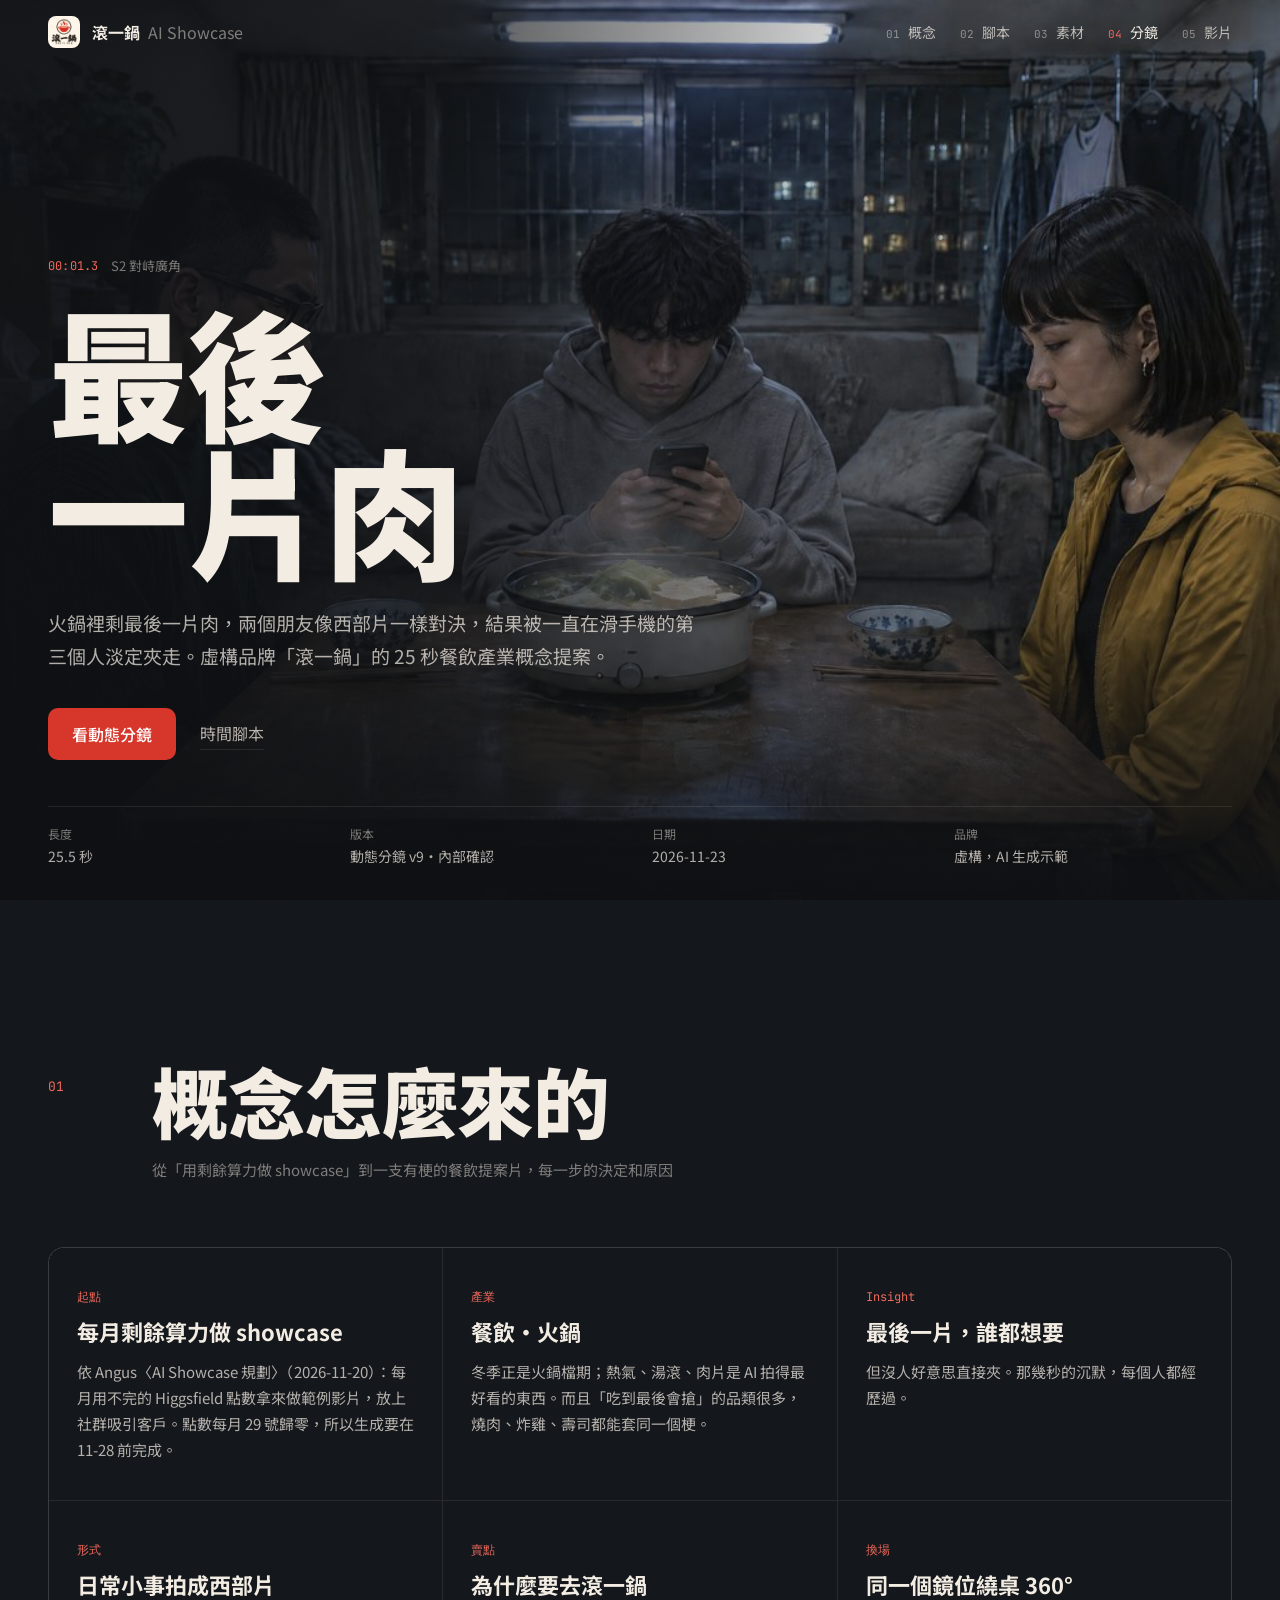
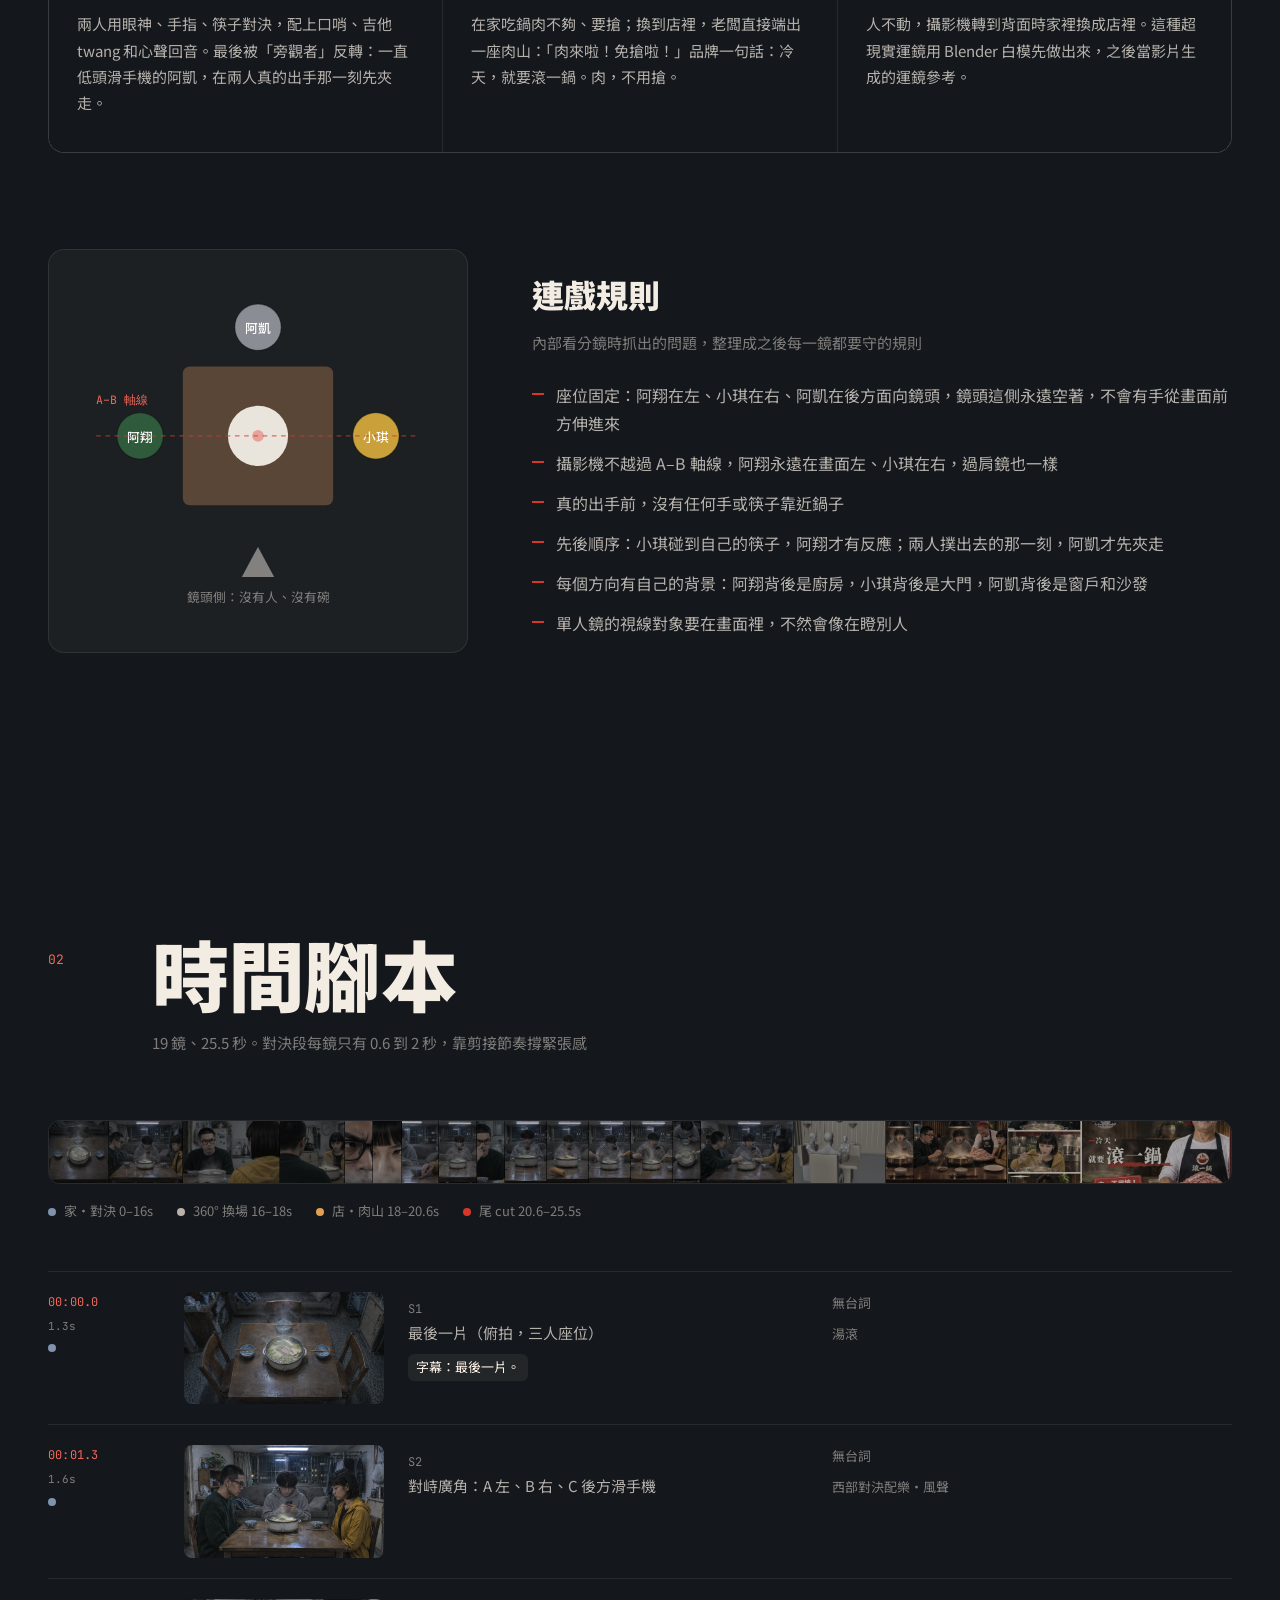
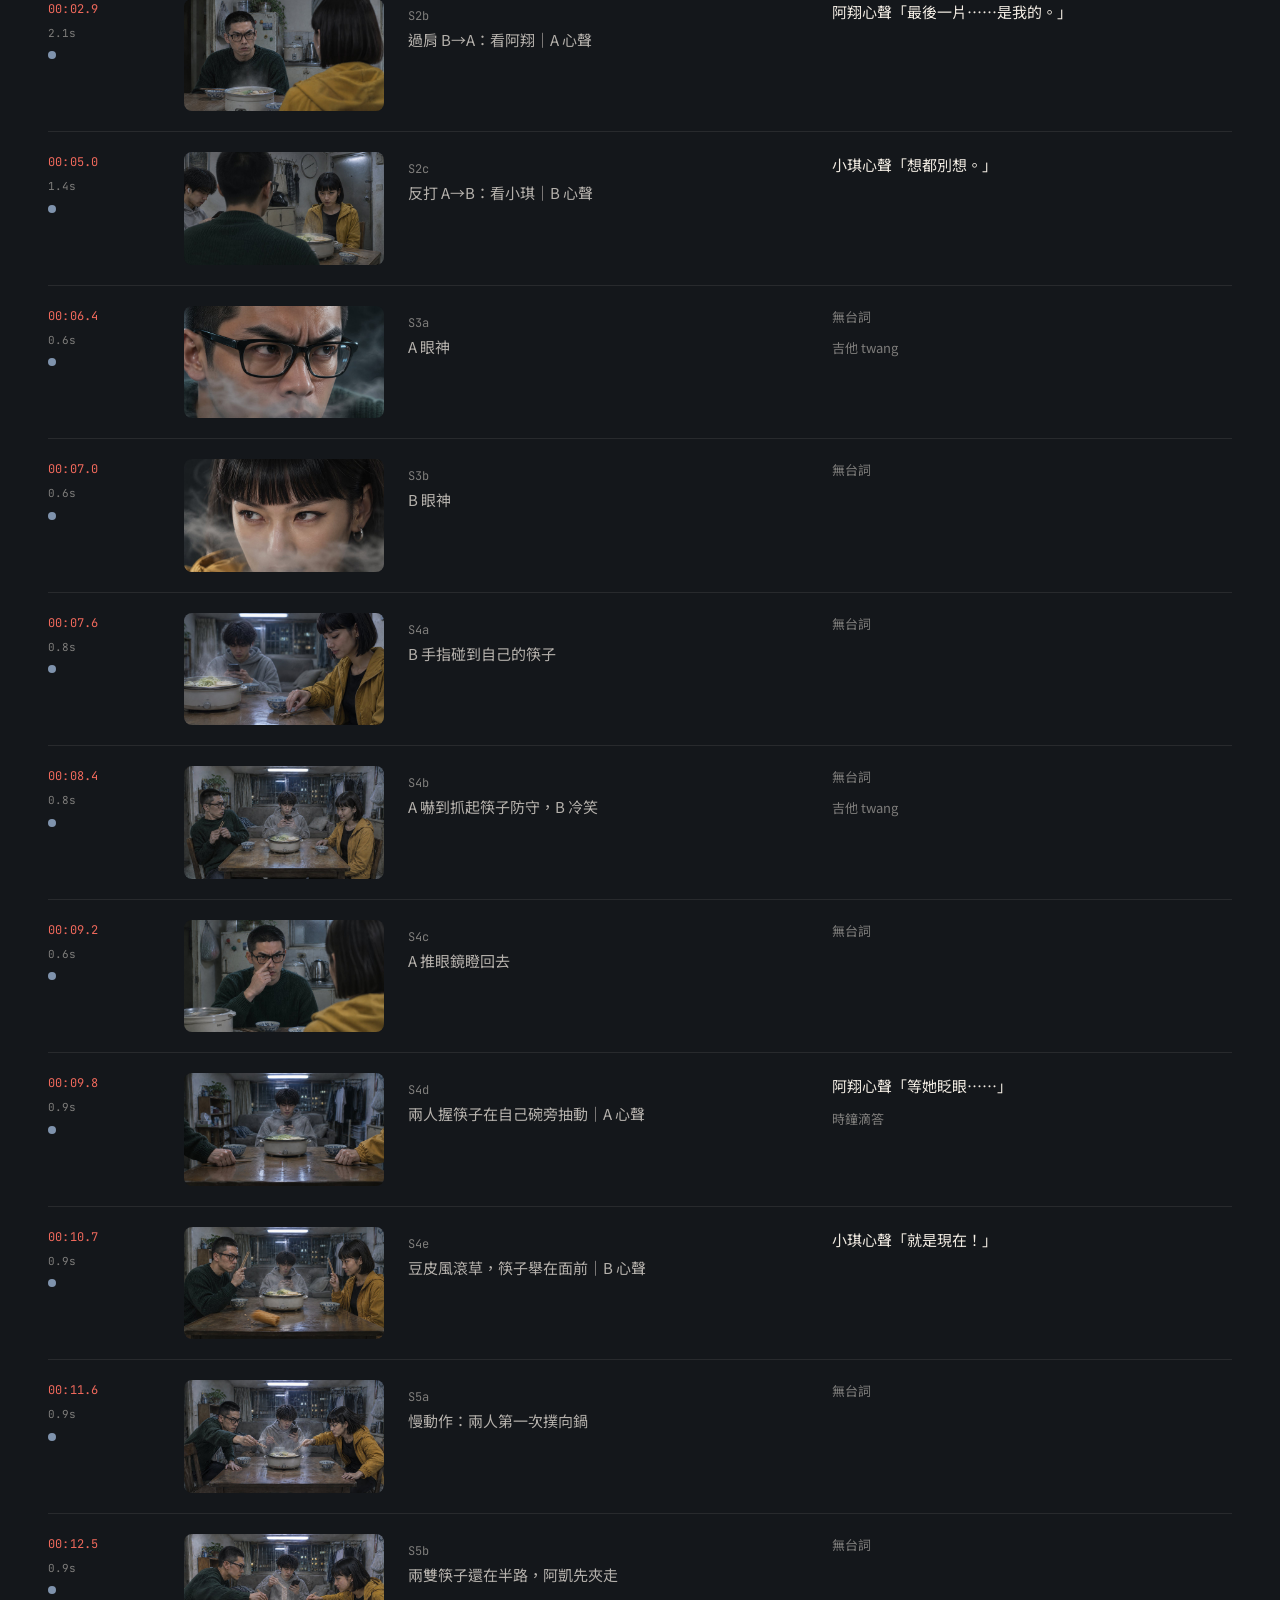
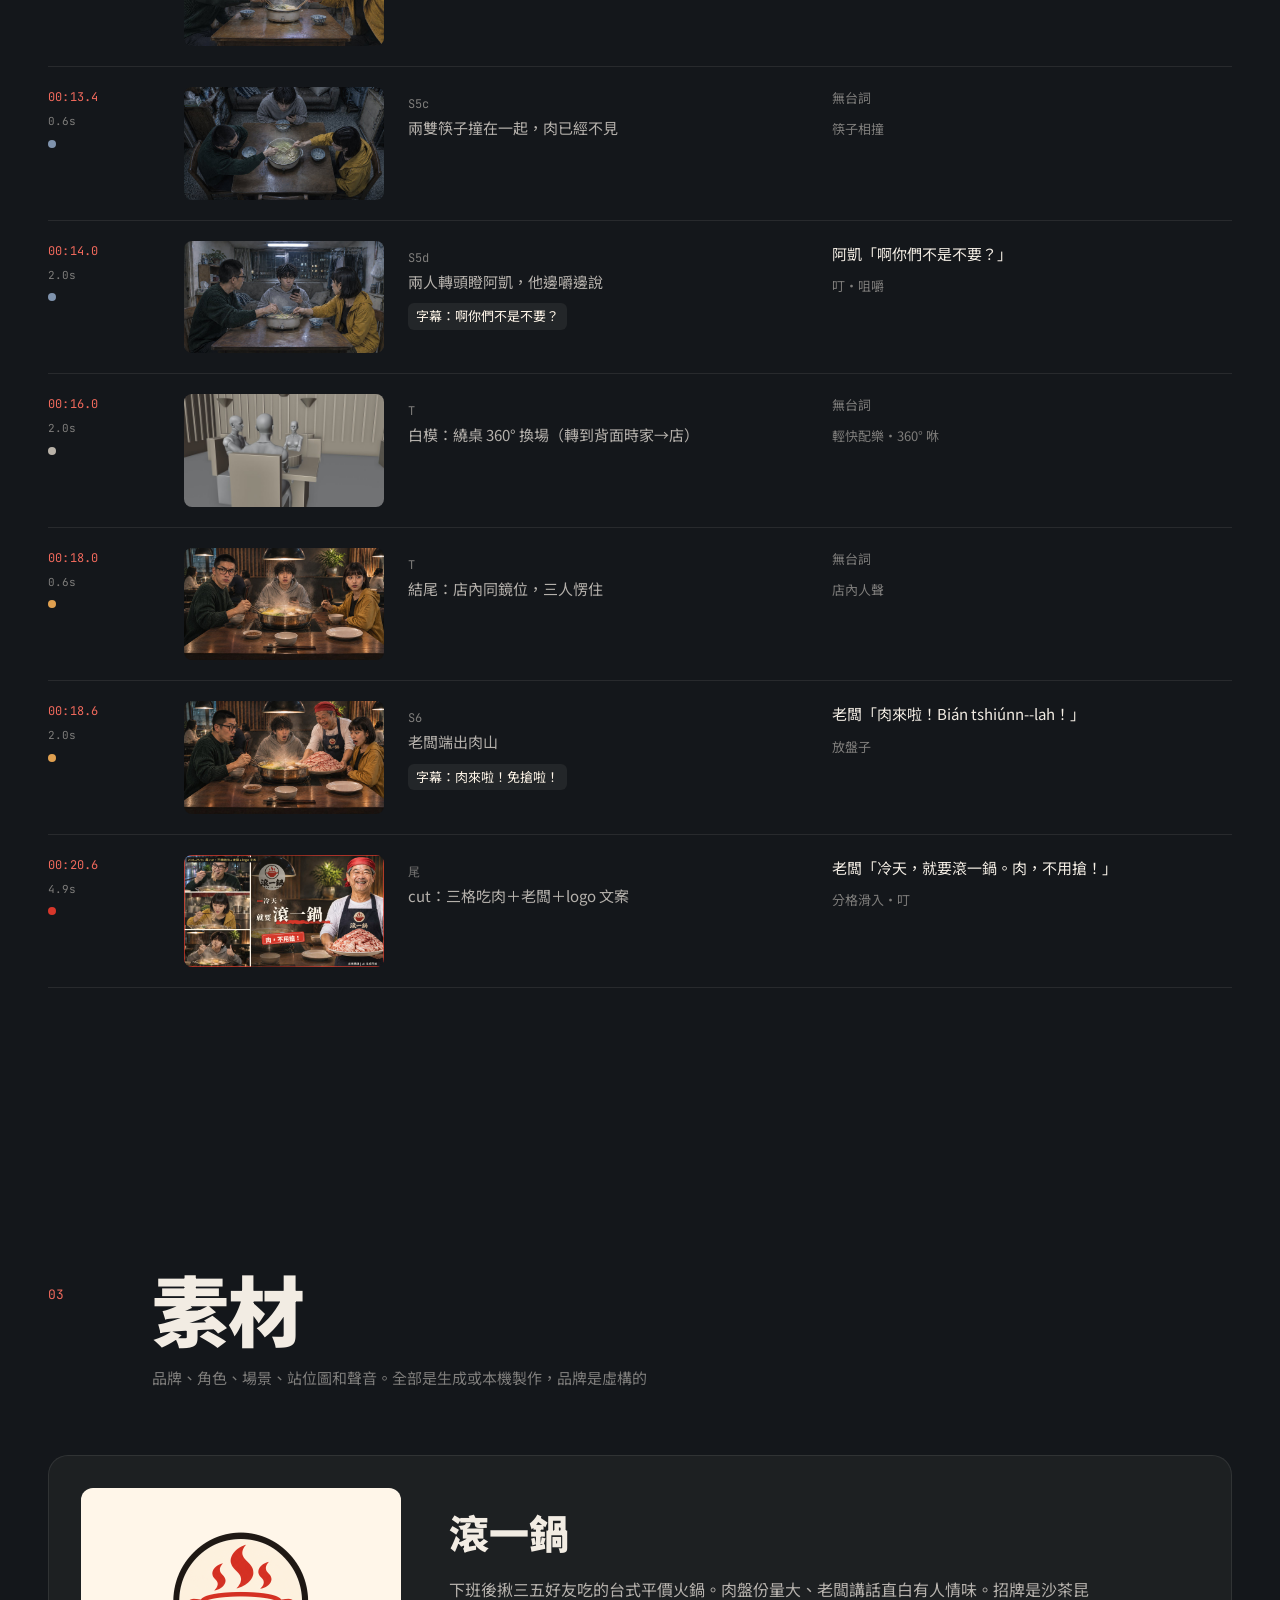
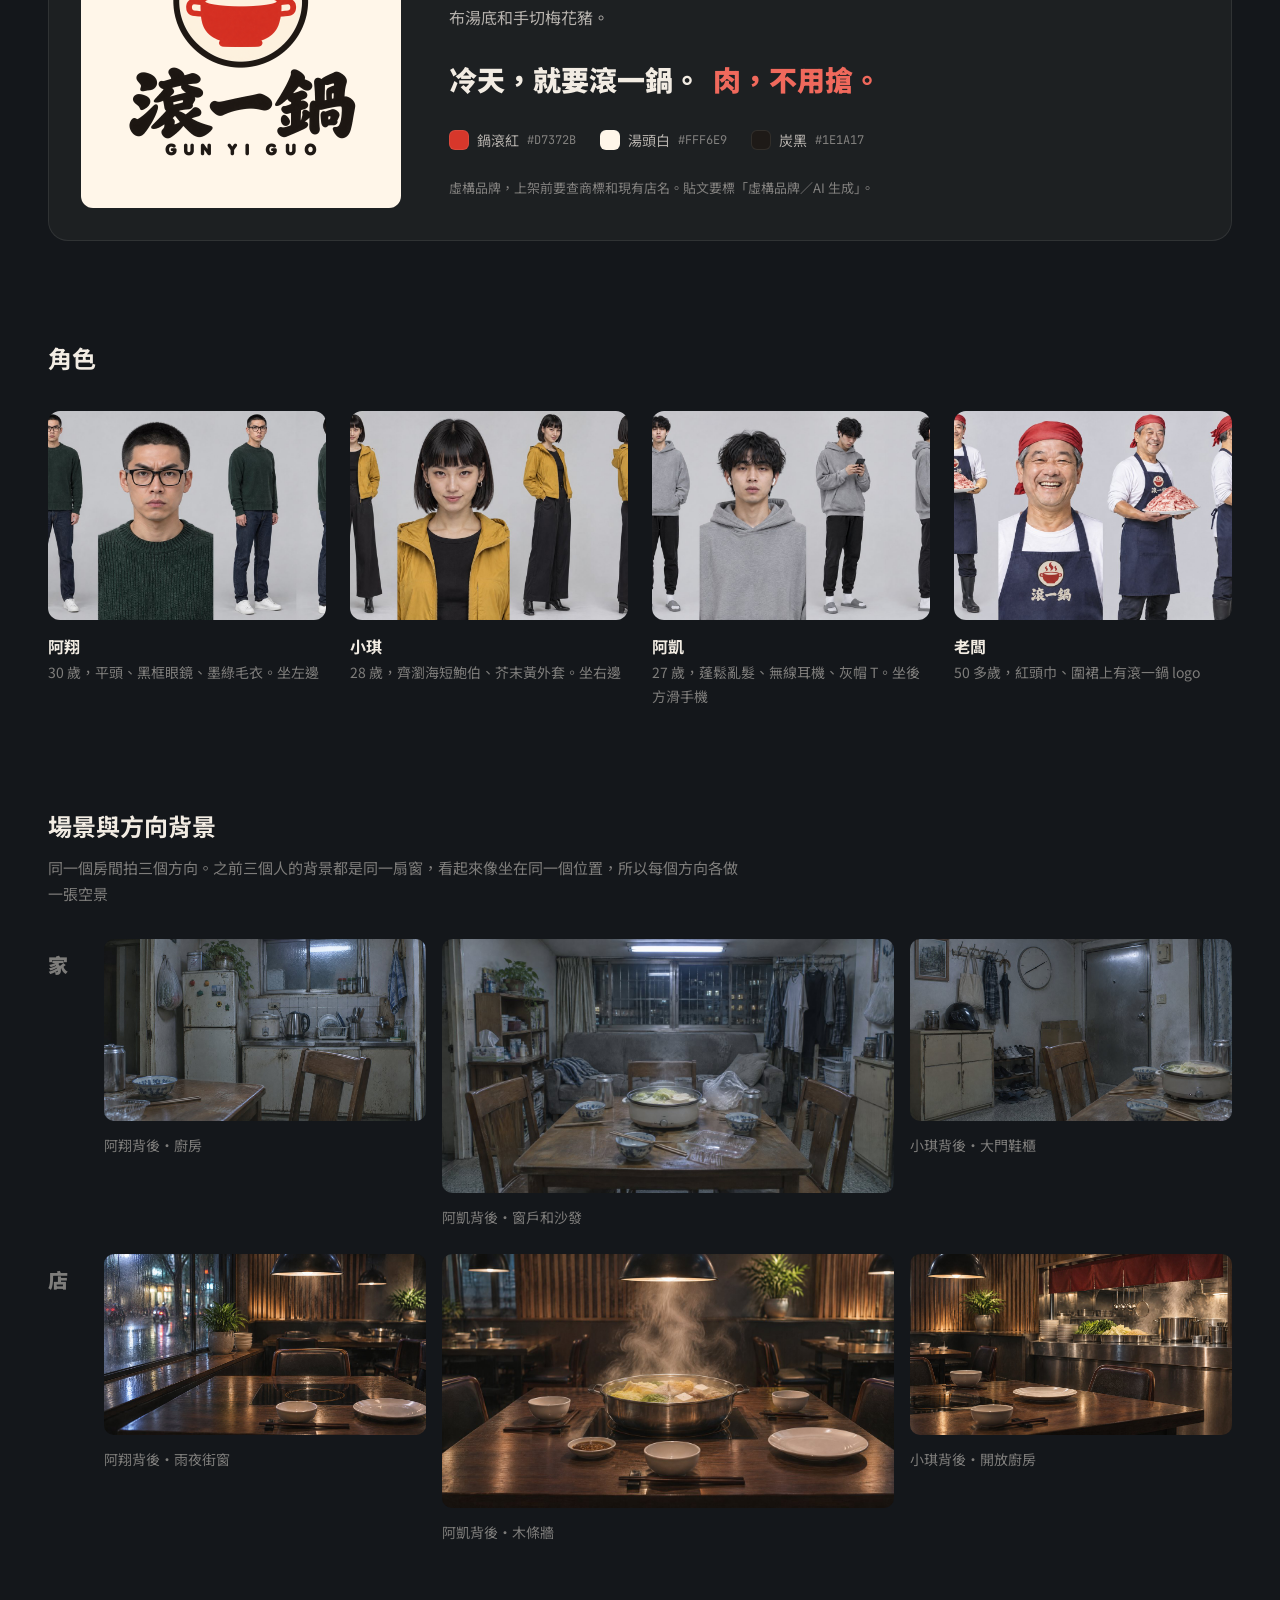
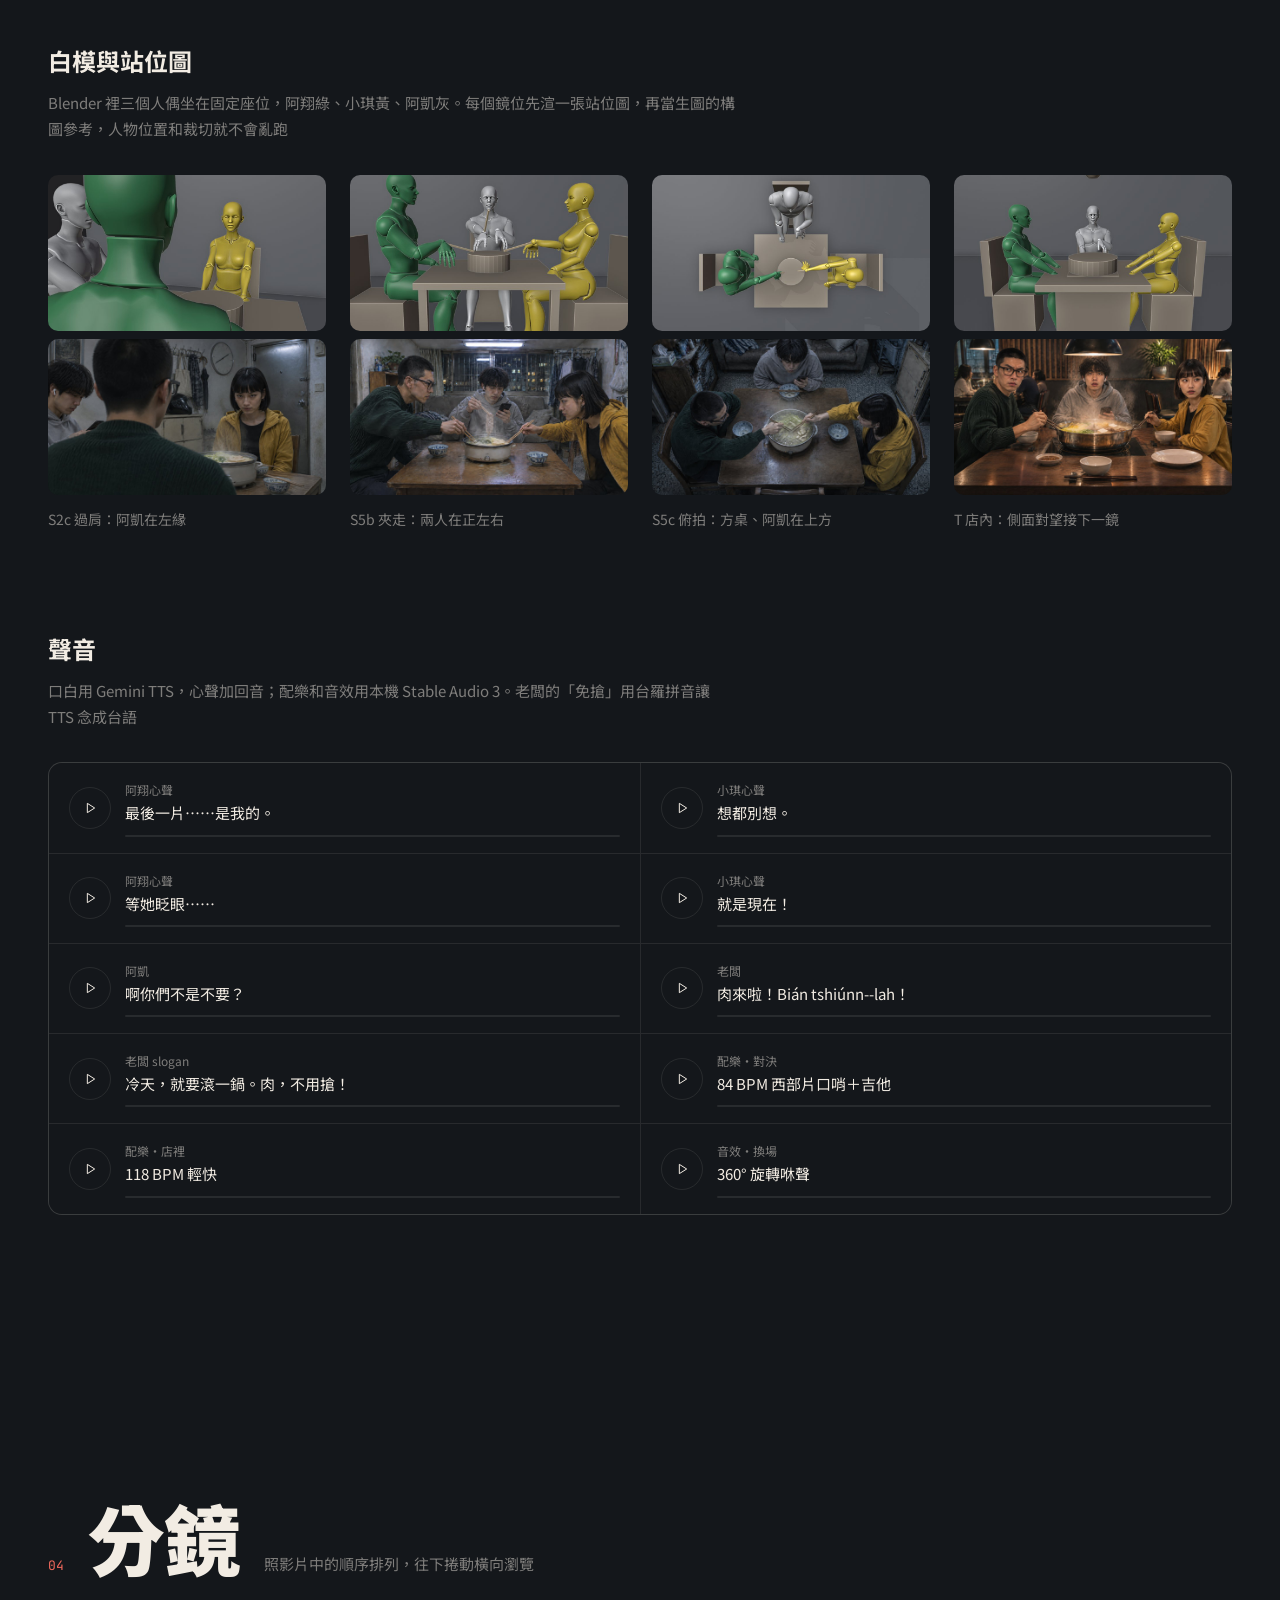
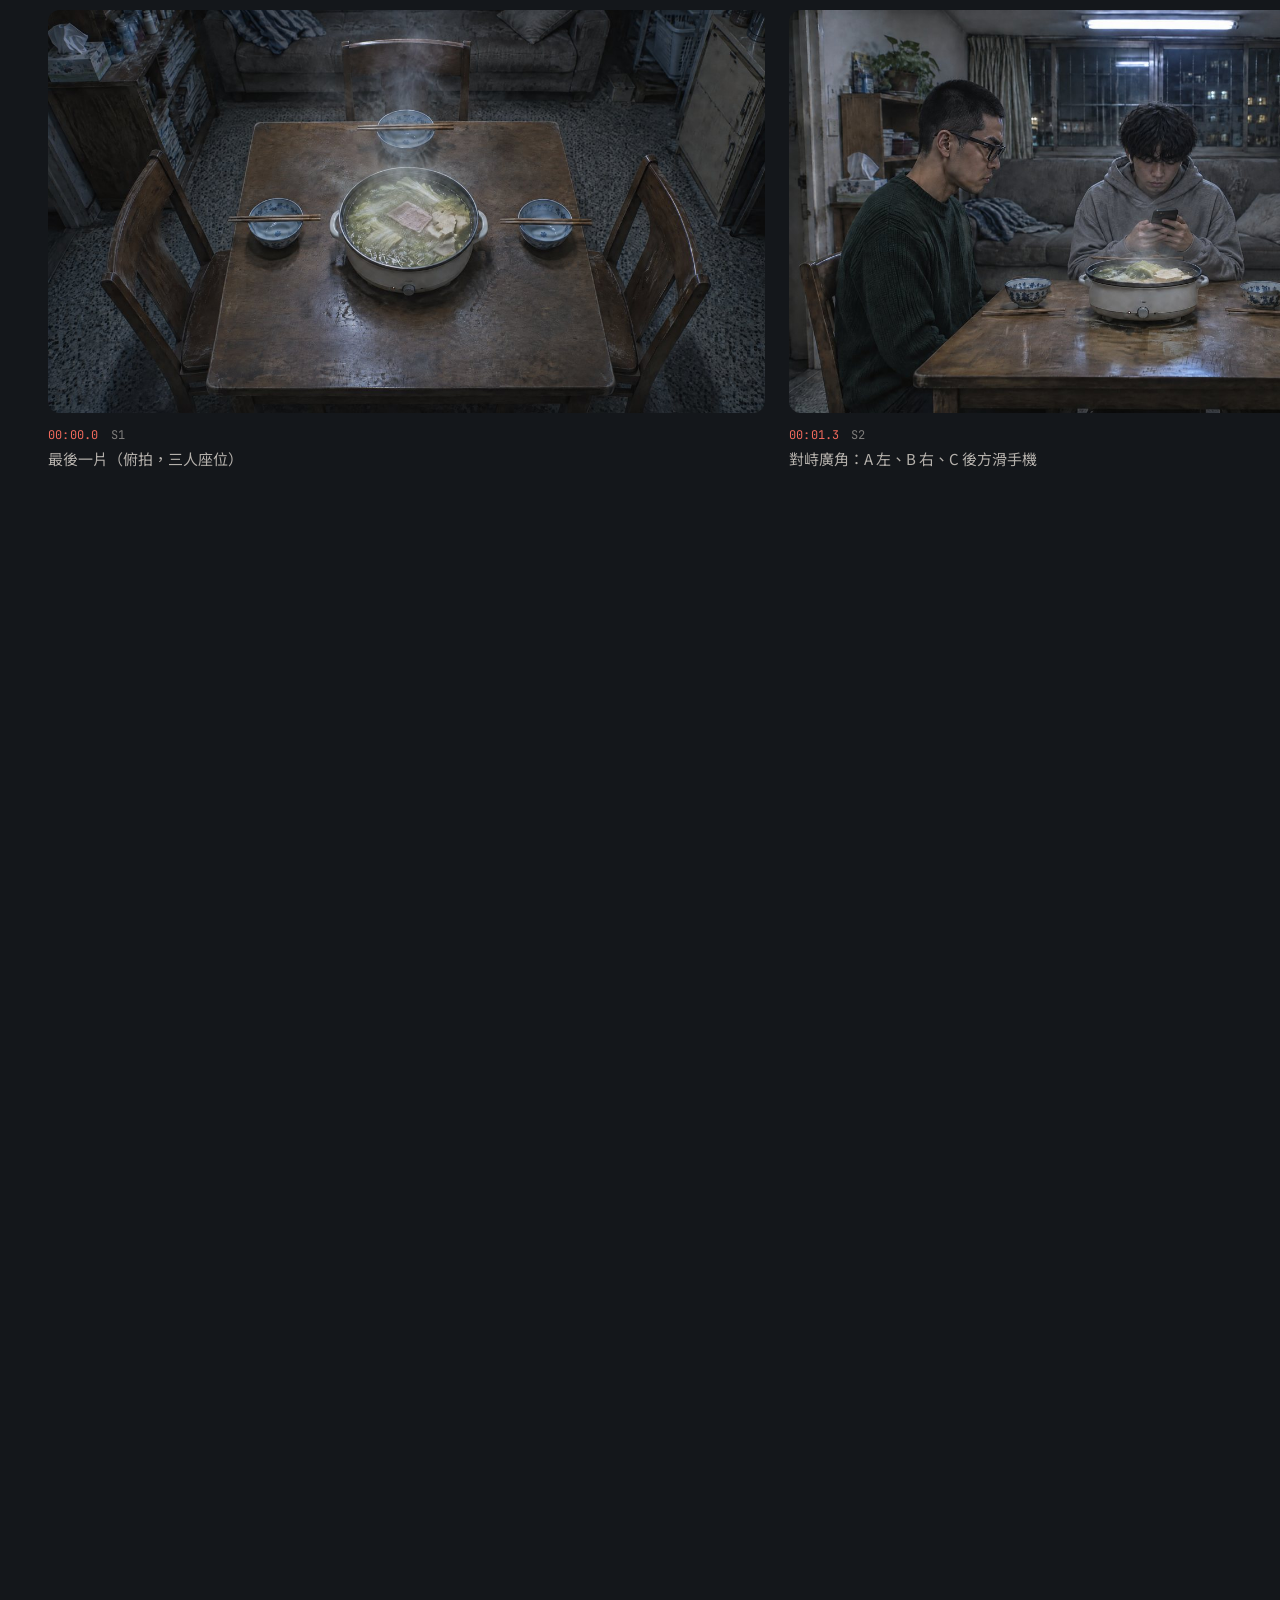
==== commit 2f600f78: "Update 滾一鍋 showcase: swap S2b/S2c, animatic v9, inpainted storyboards Co-Authored-By: Claude Opus 5." ====
--- a/hotpot-lastslice/index.html
+++ b/hotpot-lastslice/index.html
@@ -39,7 +39,7 @@
     </div>
     <dl class="hero-meta">
       <div><dt>長度</dt><dd>25.5 秒</dd></div>
-      <div><dt>版本</dt><dd>動態分鏡 v8・內部確認</dd></div>
+      <div><dt>版本</dt><dd>動態分鏡 v9・內部確認</dd></div>
       <div><dt>日期</dt><dd>2026-11-23</dd></div>
       <div><dt>品牌</dt><dd>虛構，AI 生成示範</dd></div>
     </dl>
@@ -160,7 +160,7 @@
     <h3 class="h3 rv">白模與站位圖</h3>
     <p class="sub rv">Blender 裡三個人偶坐在固定座位，阿翔綠、小琪黃、阿凱灰。每個鏡位先渲一張站位圖，再當生圖的構圖參考，人物位置和裁切就不會亂跑</p>
     <div class="lays">
-      <figure class="rv"><img src="media/lay/F02b_otsA.jpg" alt="" loading="lazy"><img src="media/sb/F02b_S2_otsA.jpg" alt="" loading="lazy"><figcaption>S2b 過肩：阿凱在左緣</figcaption></figure>
+      <figure class="rv"><img src="media/lay/F02b_otsA.jpg" alt="" loading="lazy"><img src="media/sb/F02b_S2_otsA.jpg" alt="" loading="lazy"><figcaption>S2c 過肩：阿凱在左緣</figcaption></figure>
       <figure class="rv"><img src="media/lay/F06c_steal.jpg" alt="" loading="lazy"><img src="media/sb/F06c_S5b_steal.jpg" alt="" loading="lazy"><figcaption>S5b 夾走：兩人在正左右</figcaption></figure>
       <figure class="rv"><img src="media/lay/F06b_clash.jpg" alt="" loading="lazy"><img src="media/sb/F06b_S5c_clash.jpg" alt="" loading="lazy"><figcaption>S5c 俯拍：方桌、阿凱在上方</figcaption></figure>
       <figure class="rv"><img src="media/lay/F08_shopwide.jpg" alt="" loading="lazy"><img src="media/sb/F08_T_shopwide.jpg" alt="" loading="lazy"><figcaption>T 店內：側面對望接下一鏡</figcaption></figure>
@@ -189,7 +189,7 @@
       <p class="sub">分鏡圖加白模換場加口白配樂，先給內部確認節奏，確認後才用 Higgsfield 生成影片</p>
     </div>
     <div class="player rv">
-      <video id="video" src="media/video/animatic_v8_25s.mp4" poster="media/video/poster.jpg" controls playsinline preload="metadata"></video>
+      <video id="video" src="media/video/animatic_v9_25s.mp4" poster="media/video/poster.jpg" controls playsinline preload="metadata"></video>
       <div class="now"><span class="tc" id="nowtc">00:00.0</span><span id="nowtx">S1 最後一片</span></div>
     </div>
     <div class="side rv">
@@ -200,10 +200,9 @@
       <div class="facts">
         <h3>製作狀態</h3>
         <dl>
-          <div><dt>分鏡與素材</dt><dd>Firefly GPT Image 2.6，約 1,420 點</dd></div>
+          <div><dt>分鏡與素材</dt><dd>Adobe Firefly GPT Image 2.6</dd></div>
           <div><dt>口白・配樂・白模</dt><dd>OpenRouter Gemini TTS、本機 Stable Audio 3、Blender 5.2</dd></div>
-          <div><dt>影片生成</dt><dd>Higgsfield Seedance 2.5，尚未送出，送前先報價</dd></div>
-          <div><dt>期限</dt><dd>Higgsfield 點數 11-29 歸零，11-28 前生成完</dd></div>
+          <div><dt>影片生成</dt><dd>Higgsfield Seedance 2.5，內部確認後生成</dd></div>
         </dl>
       </div>
     </div>
@@ -212,7 +211,6 @@
 
 <footer class="foot">
   <span>滾一鍋為虛構品牌｜AI 生成示範｜內部確認用</span>
-  <span class="tc">Shortcut 115610</span>
 </footer>
 
 <script src="vendor/gsap.min.js"></script>
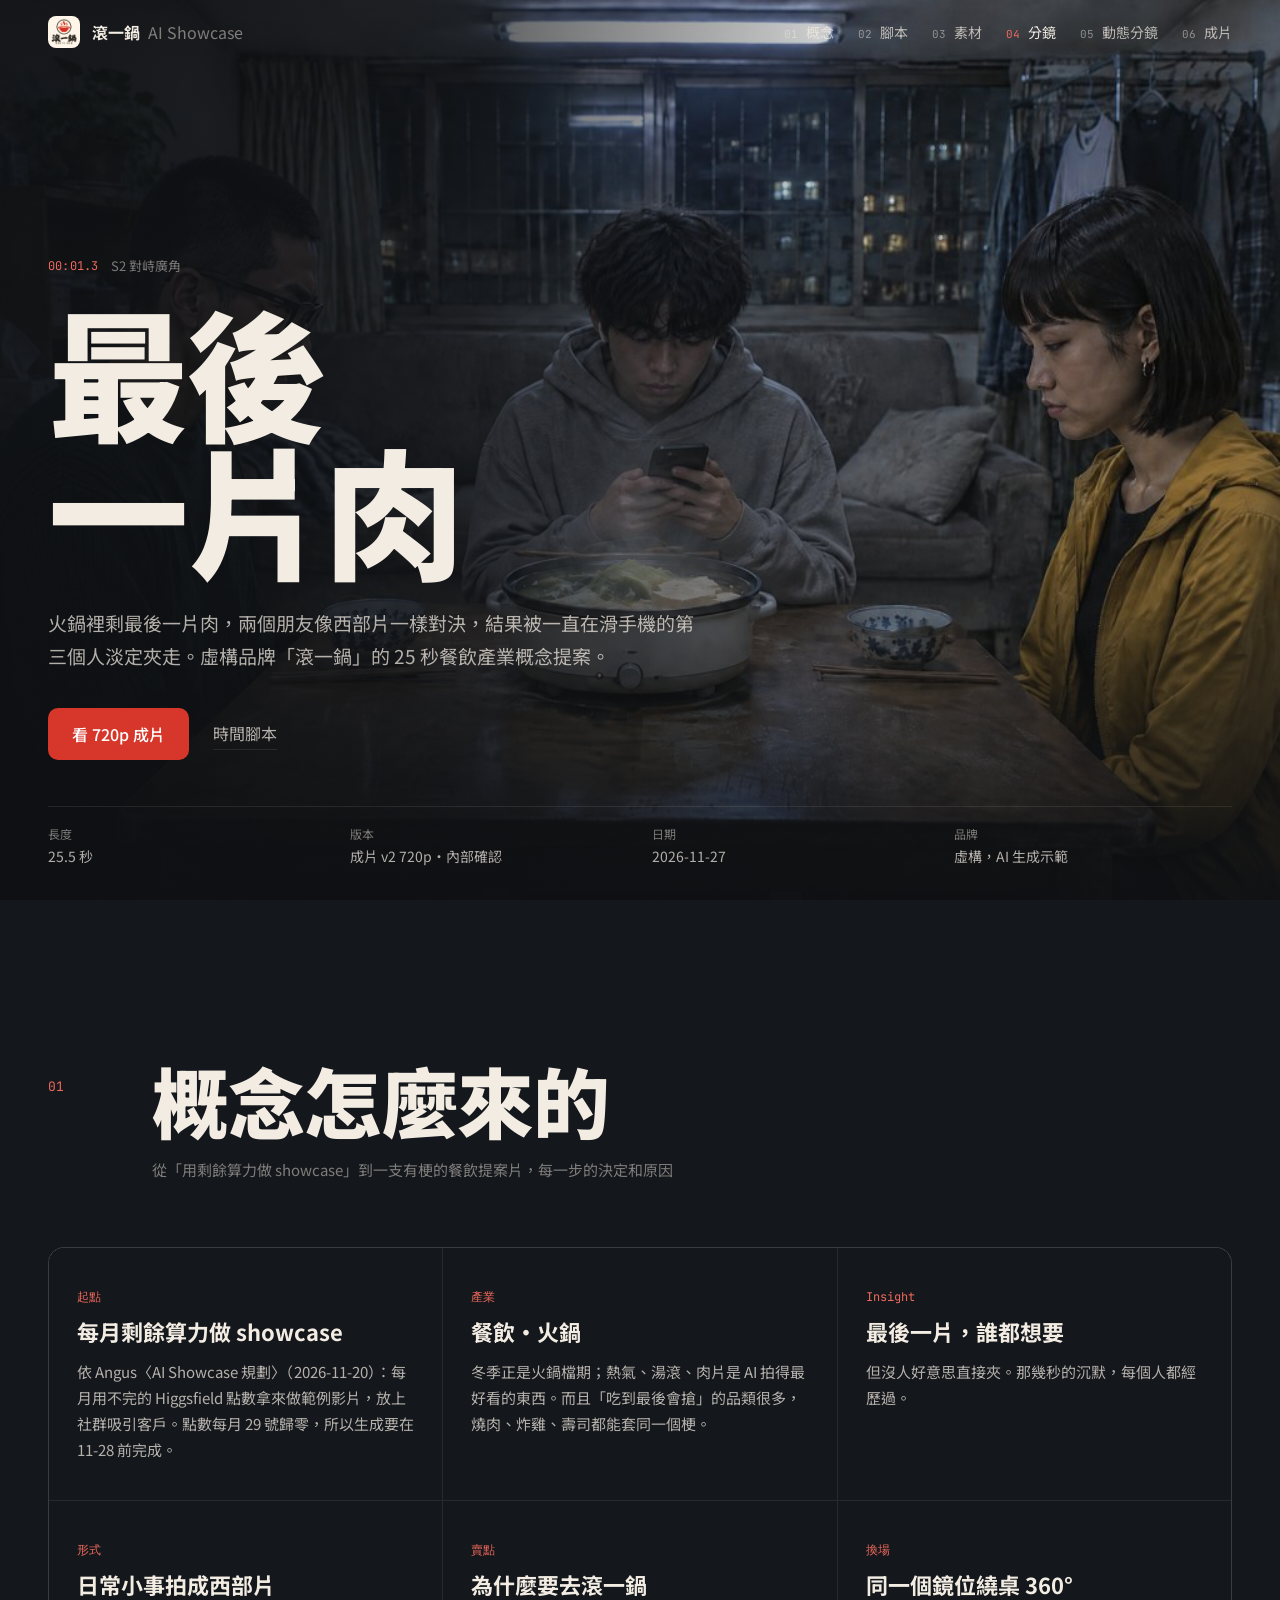
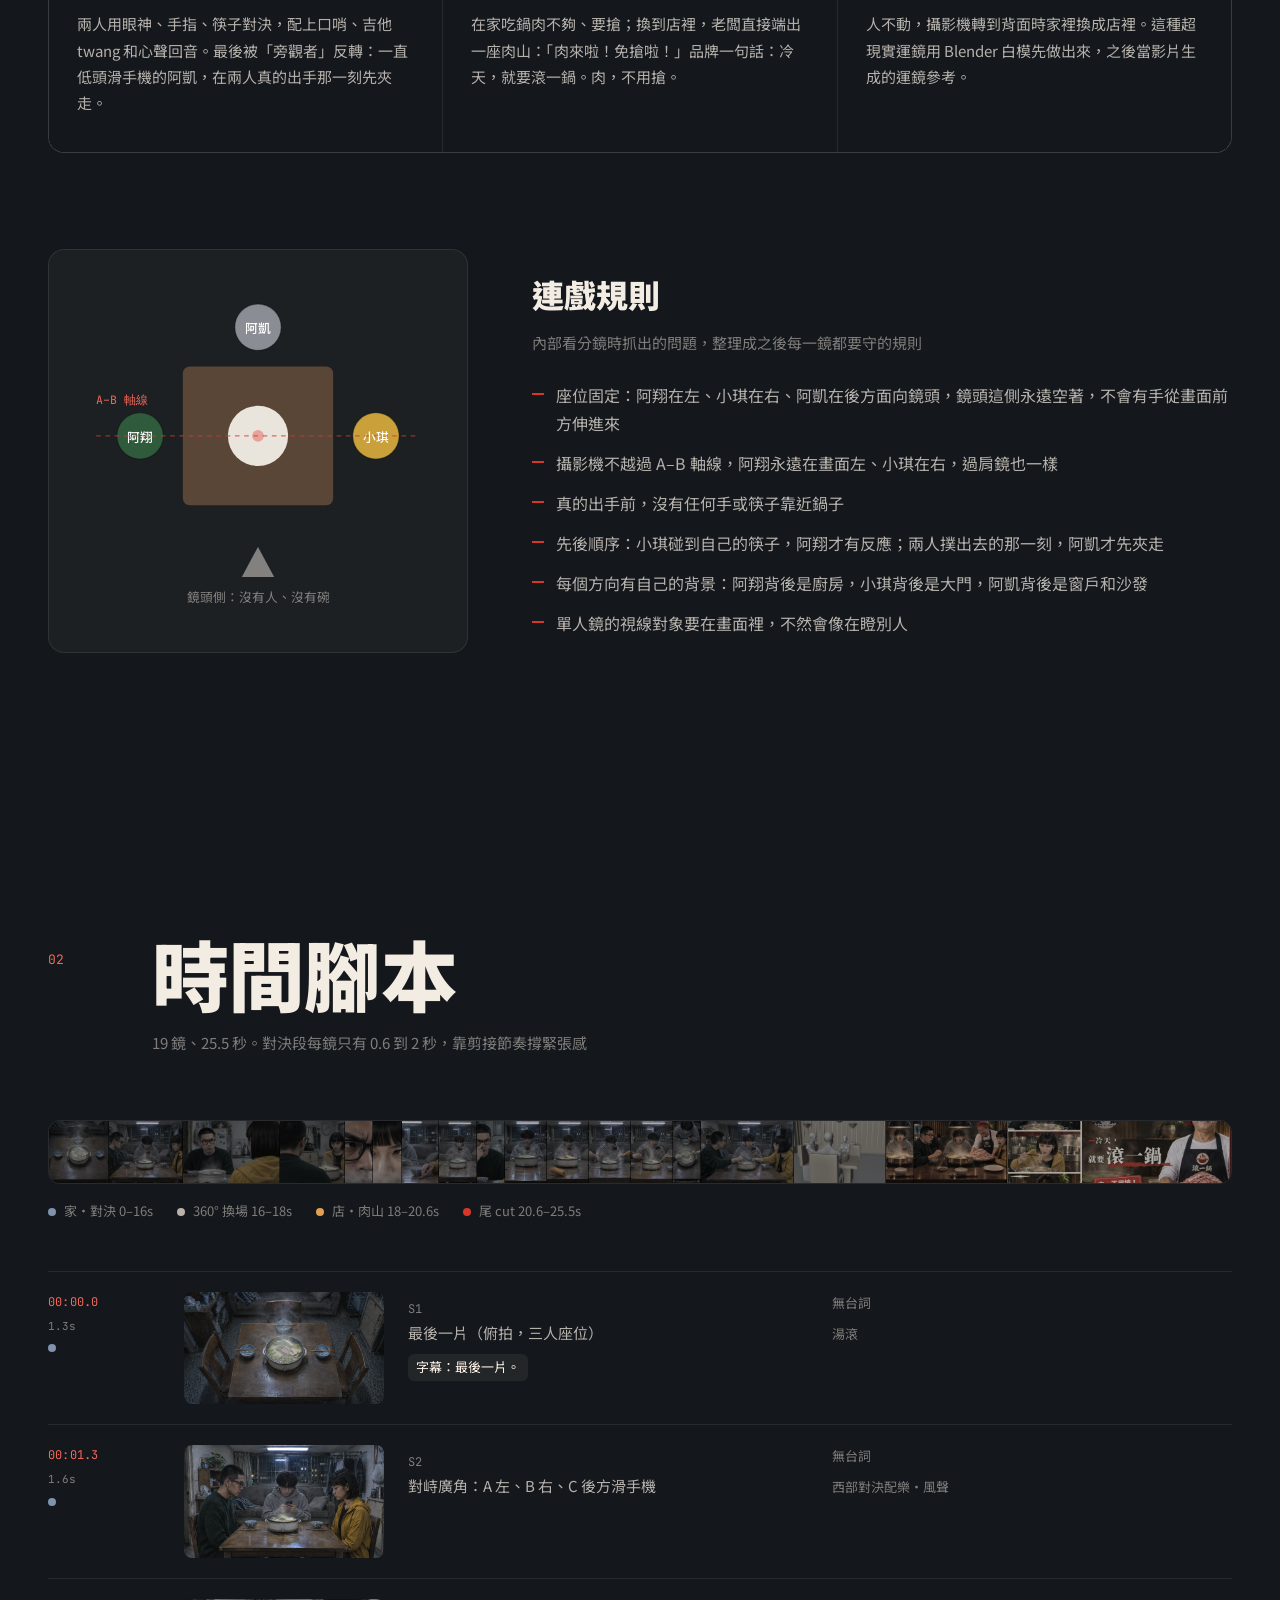
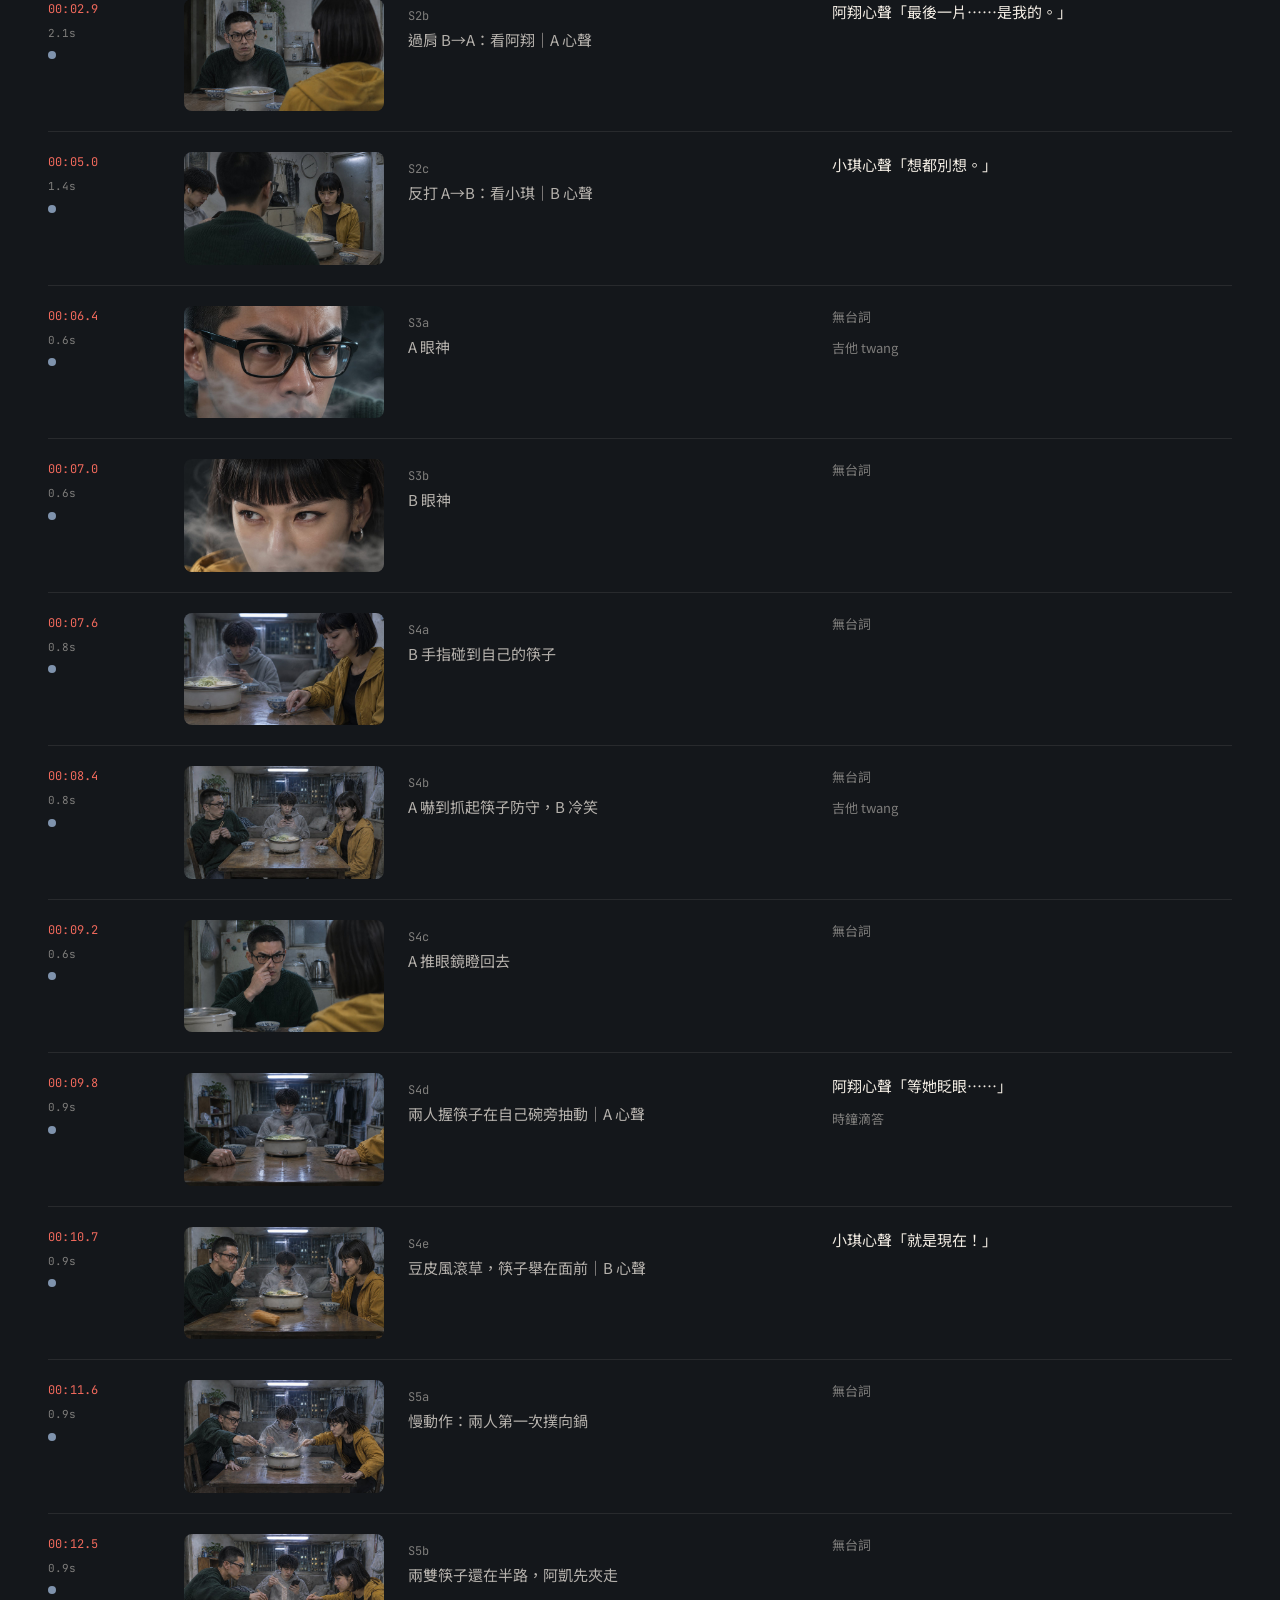
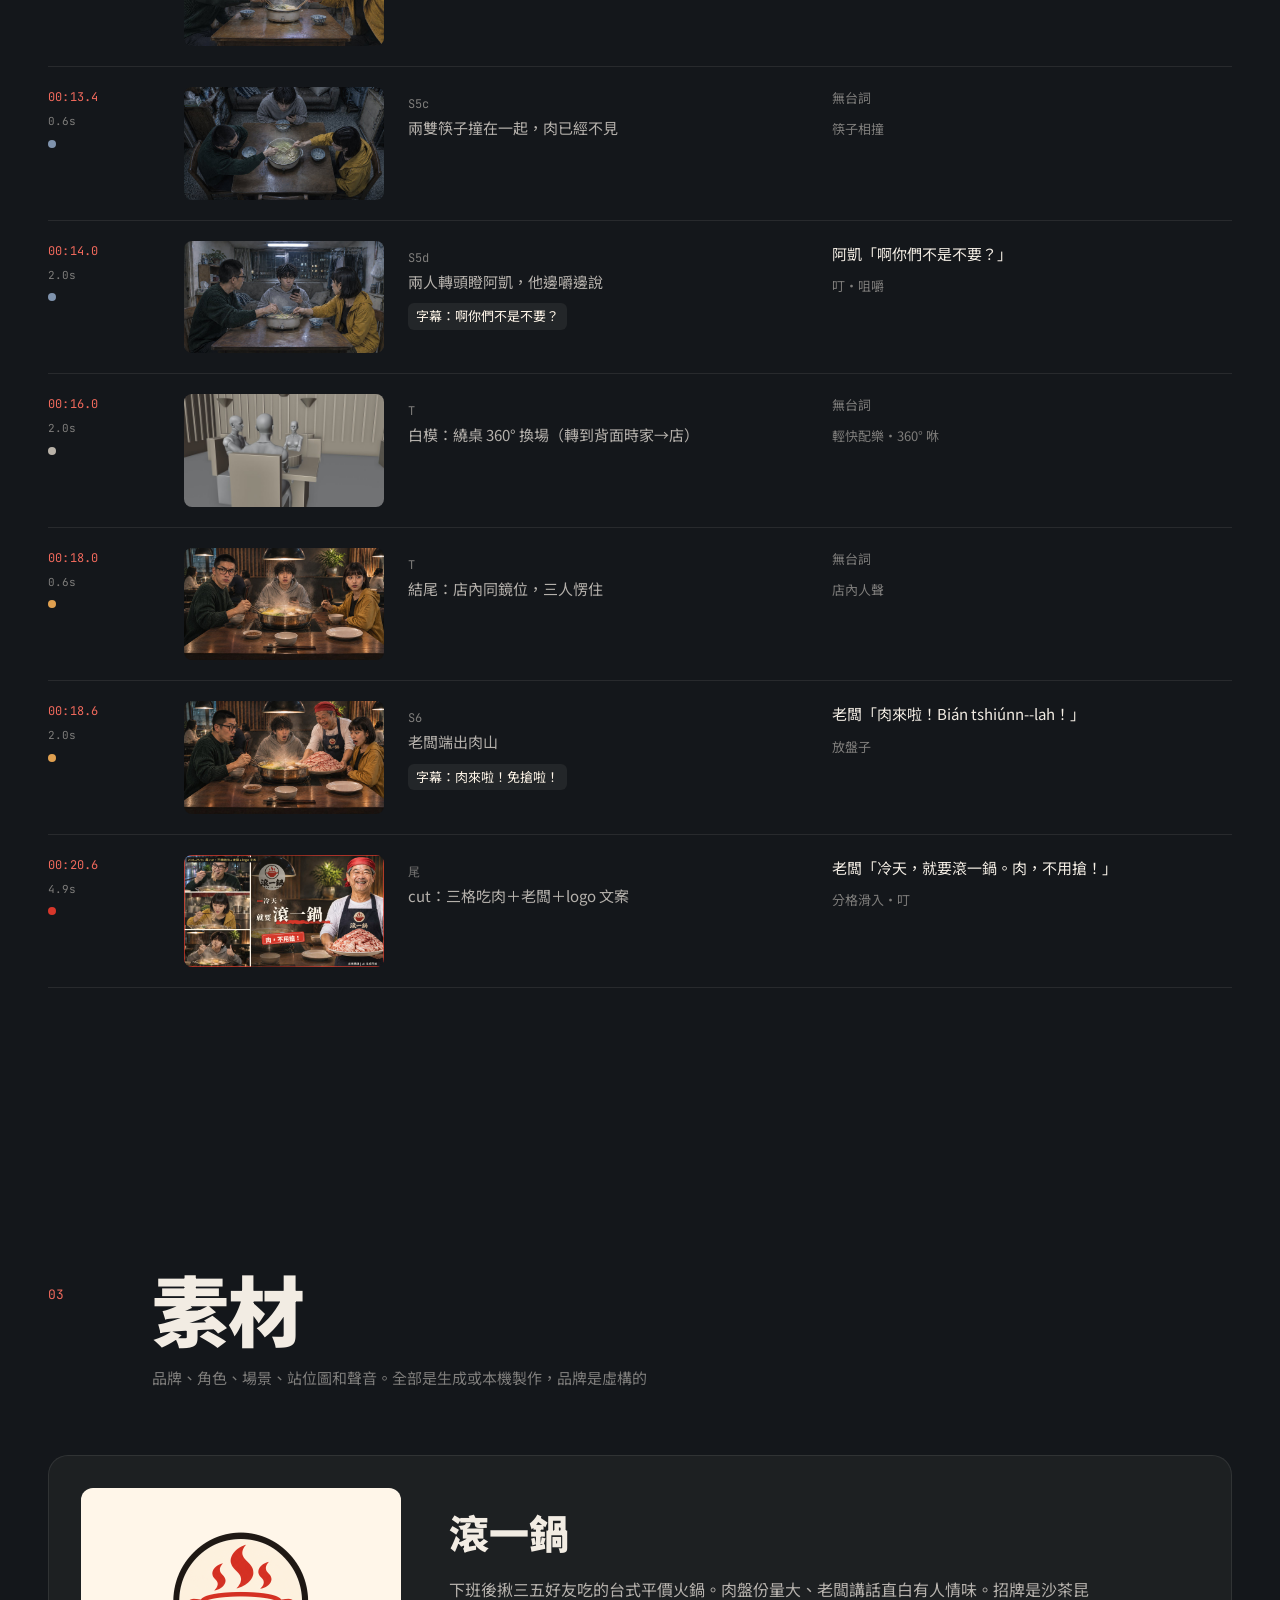
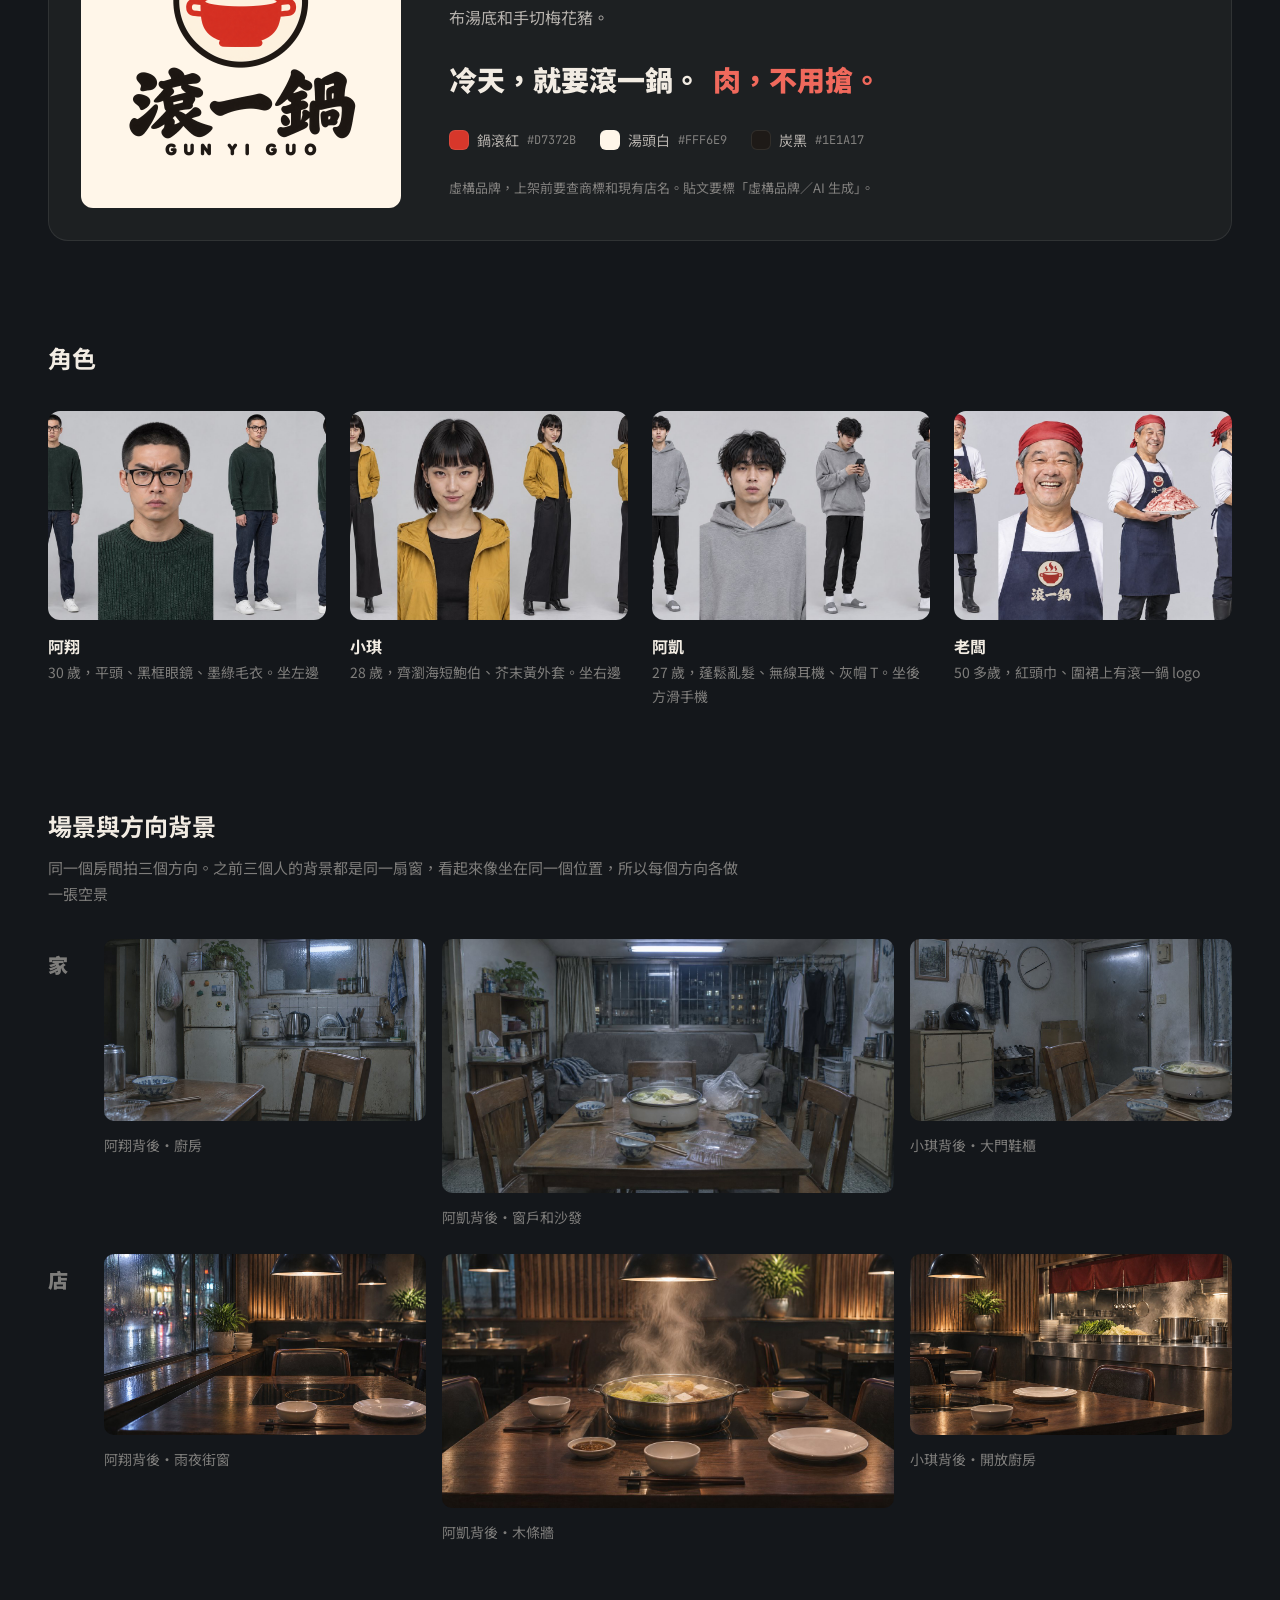
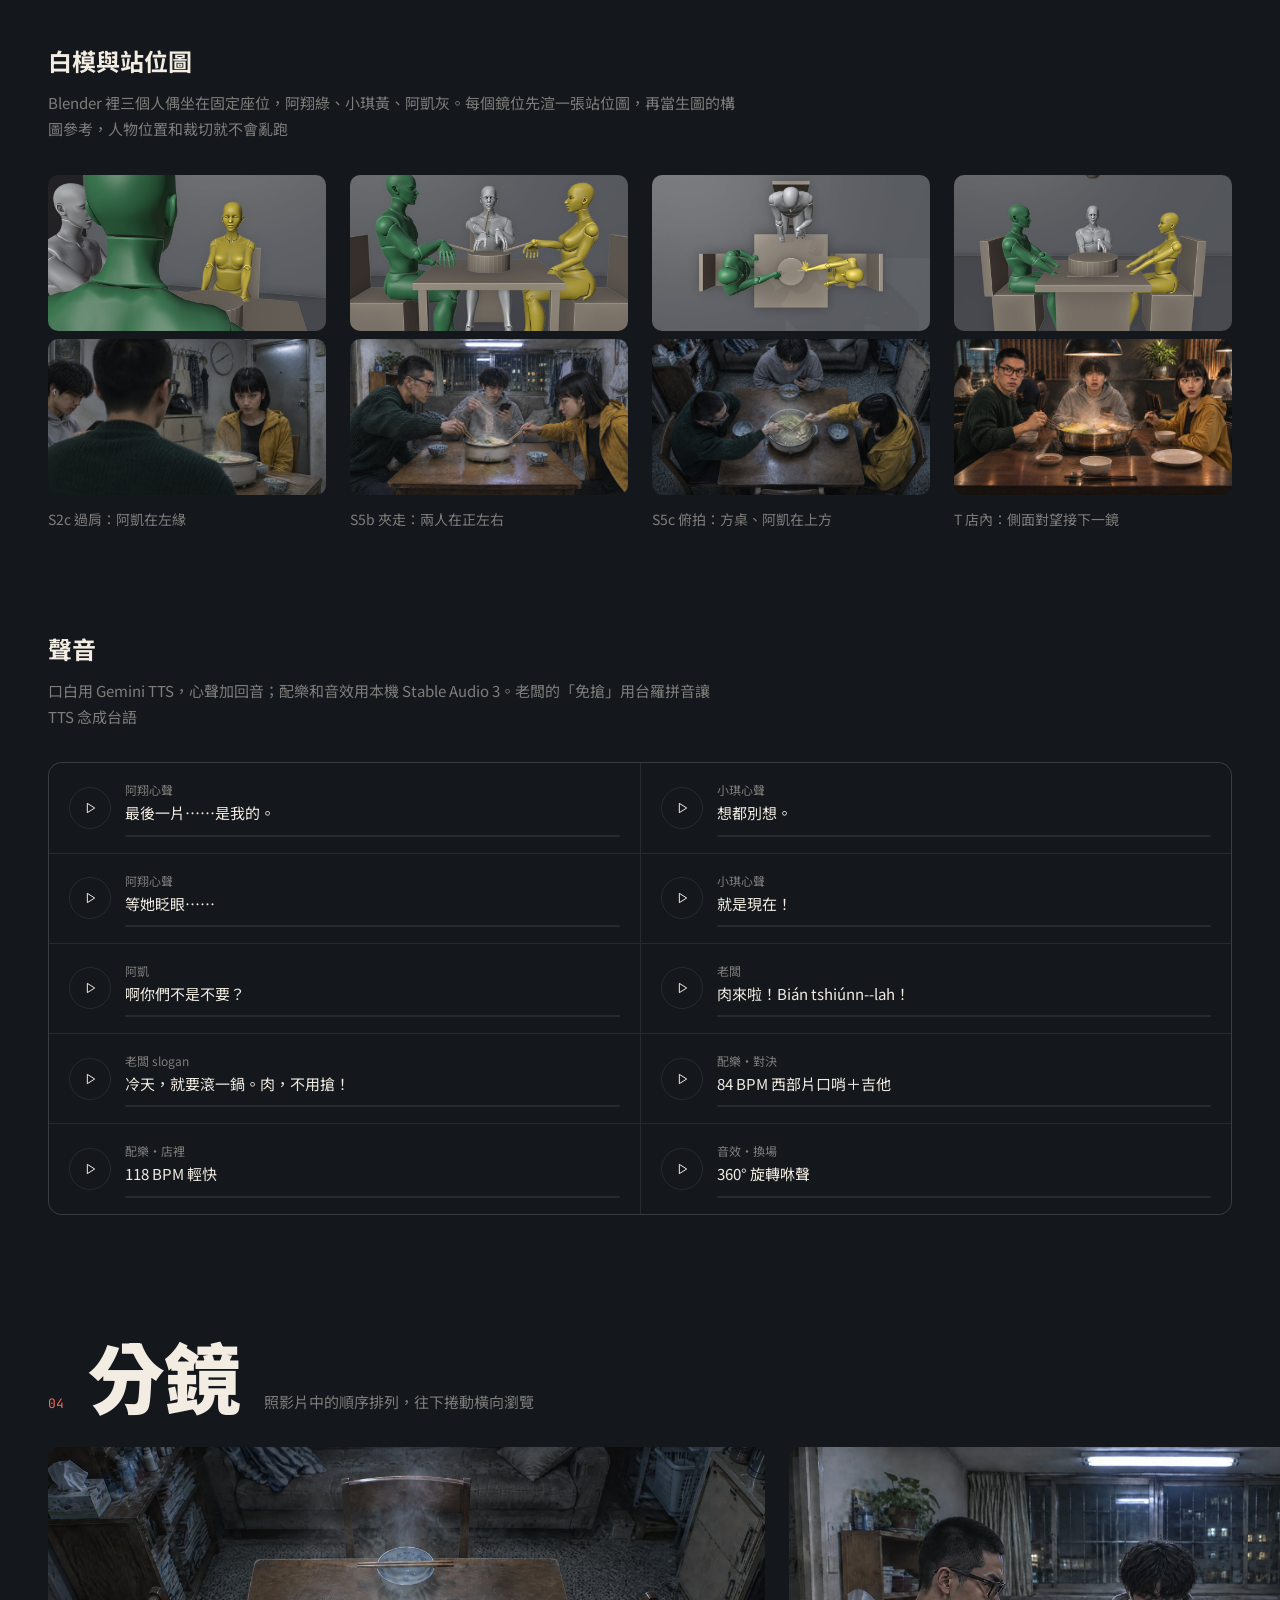
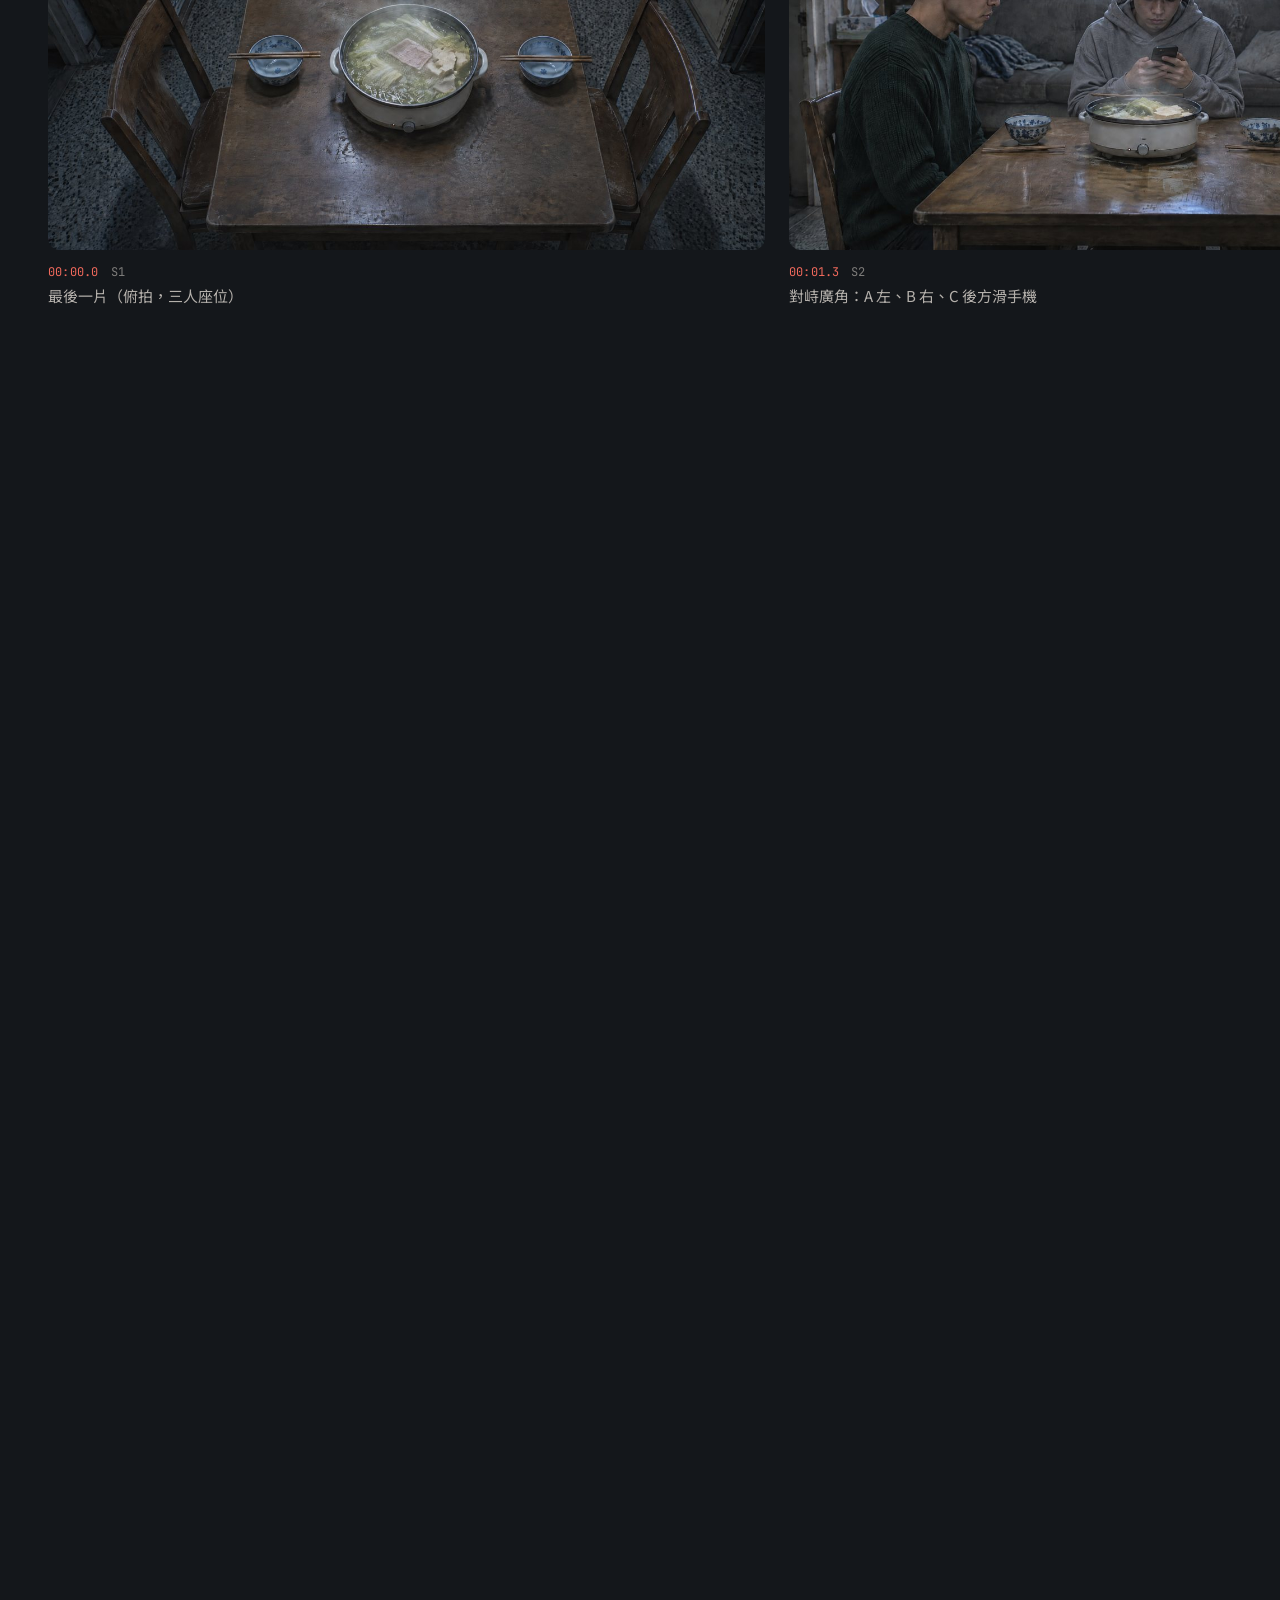
==== commit 26f4b7ae: "hotpot-lastslice: add 720p final cut (section 06) Co-Authored-By: Claude Opus 5.5 <noreply@anthropic" ====
--- a/hotpot-lastslice/index.html
+++ b/hotpot-lastslice/index.html
@@ -19,7 +19,8 @@
     <a href="#script"><b>02</b>腳本</a>
     <a href="#assets"><b>03</b>素材</a>
     <a href="#boards"><b>04</b>分鏡</a>
-    <a href="#film"><b>05</b>影片</a>
+    <a href="#film"><b>05</b>動態分鏡</a>
+    <a href="#final"><b>06</b>成片</a>
   </nav>
 </header>
 
@@ -33,14 +34,14 @@
       <h1>最後<br>一片肉</h1>
       <p class="lede">火鍋裡剩最後一片肉，兩個朋友像西部片一樣對決，結果被一直在滑手機的第三個人淡定夾走。虛構品牌「滾一鍋」的 25 秒餐飲產業概念提案。</p>
       <div class="actions">
-        <a class="btn" href="#film">看動態分鏡</a>
+        <a class="btn" href="#final">看 720p 成片</a>
         <a class="link" href="#script">時間腳本</a>
       </div>
     </div>
     <dl class="hero-meta">
       <div><dt>長度</dt><dd>25.5 秒</dd></div>
-      <div><dt>版本</dt><dd>動態分鏡 v9・內部確認</dd></div>
-      <div><dt>日期</dt><dd>2026-11-23</dd></div>
+      <div><dt>版本</dt><dd>成片 v2 720p・內部確認</dd></div>
+      <div><dt>日期</dt><dd>2026-11-27</dd></div>
       <div><dt>品牌</dt><dd>虛構，AI 生成示範</dd></div>
     </dl>
   </section>
@@ -202,9 +203,21 @@
         <dl>
           <div><dt>分鏡與素材</dt><dd>Adobe Firefly GPT Image 2.6</dd></div>
           <div><dt>口白・配樂・白模</dt><dd>OpenRouter Gemini TTS、本機 Stable Audio 3、Blender 5.2</dd></div>
-          <div><dt>影片生成</dt><dd>Higgsfield Seedance 2.5，內部確認後生成</dd></div>
+          <div><dt>影片生成</dt><dd>Higgsfield Seedance 2.5，720p 已生成，見 06 成片</dd></div>
         </dl>
       </div>
+    </div>
+  </section>
+
+  <!-- 06 FINAL -->
+  <section id="final" class="sec film">
+    <div class="sec-head">
+      <span class="num">06</span>
+      <h2>成片</h2>
+      <p class="sub">Seedance 2.5 生成四段 720p，後製接上配樂、心聲、口白、字幕與尾 cut 字卡。1280×720，25.5 秒</p>
+    </div>
+    <div class="player rv">
+      <video src="media/video/film_v2_720p.mp4" poster="media/video/film_poster.jpg" controls playsinline preload="metadata"></video>
     </div>
   </section>
 </main>
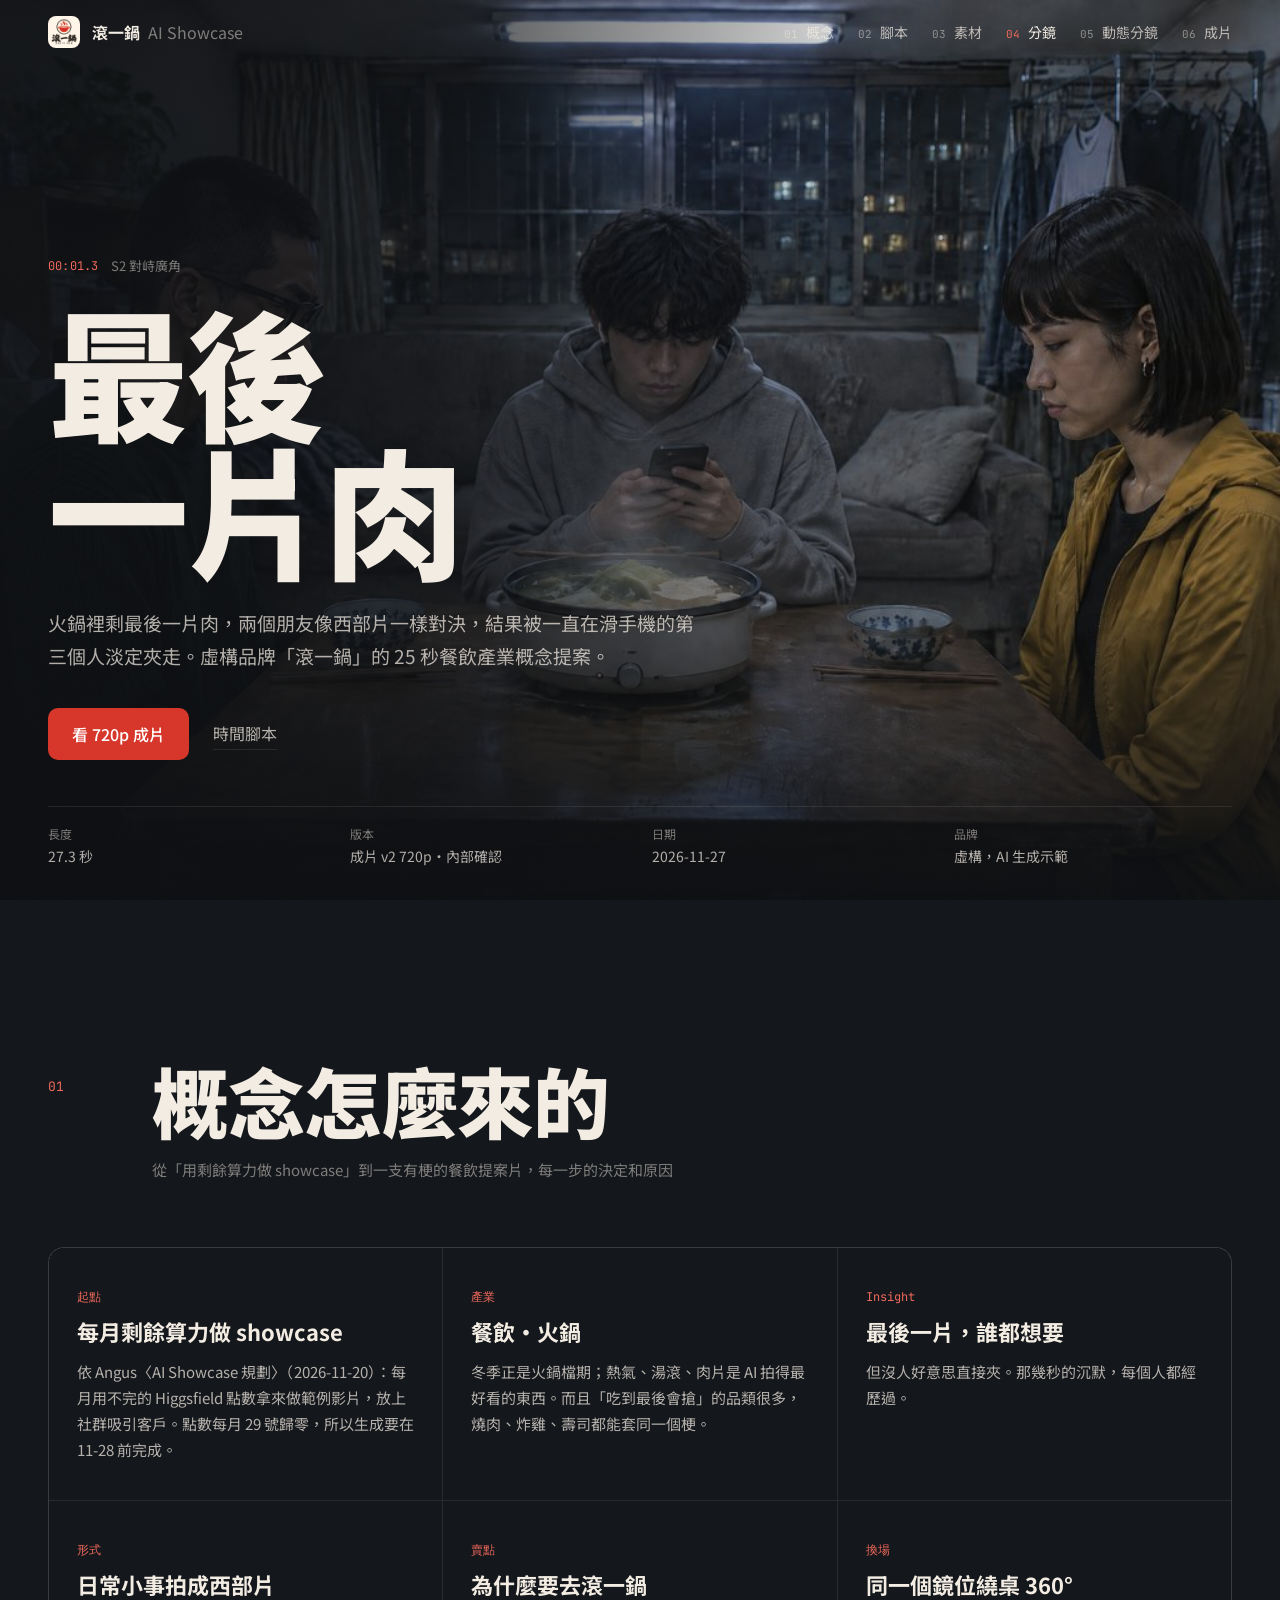
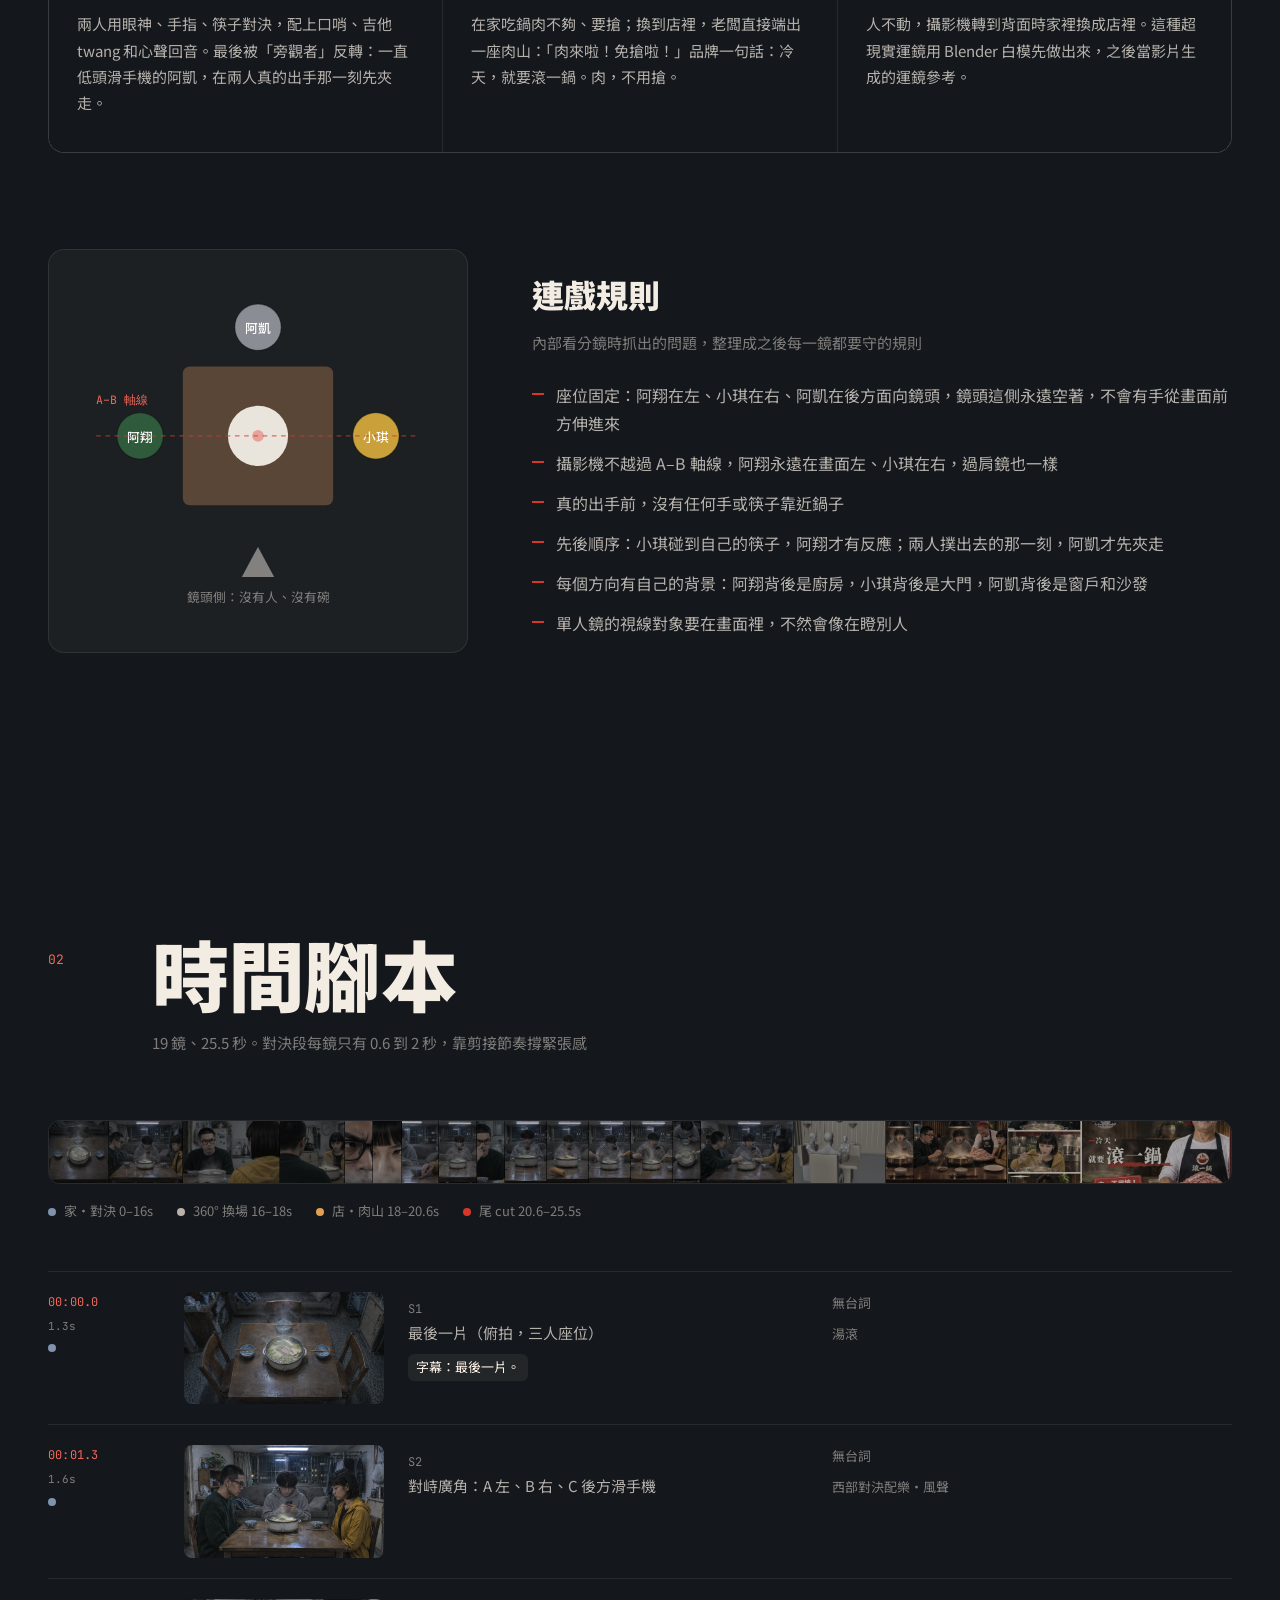
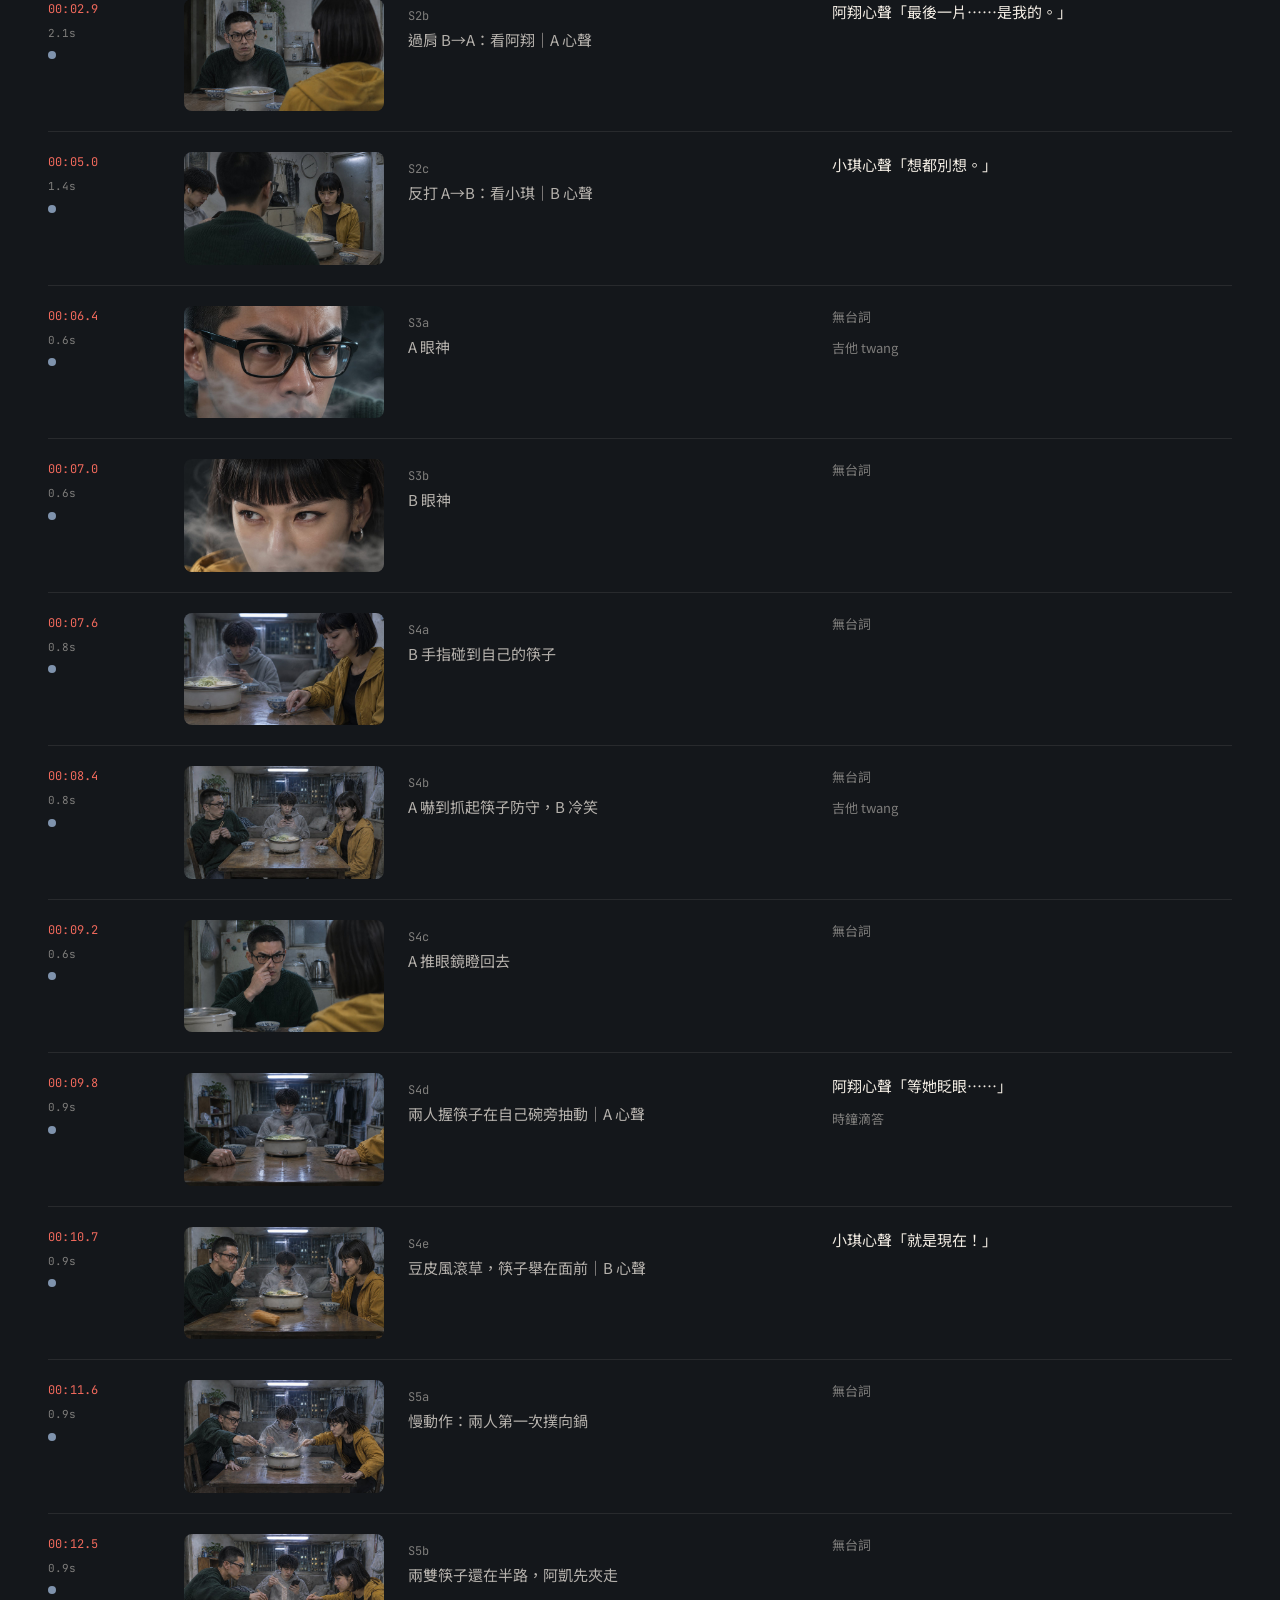
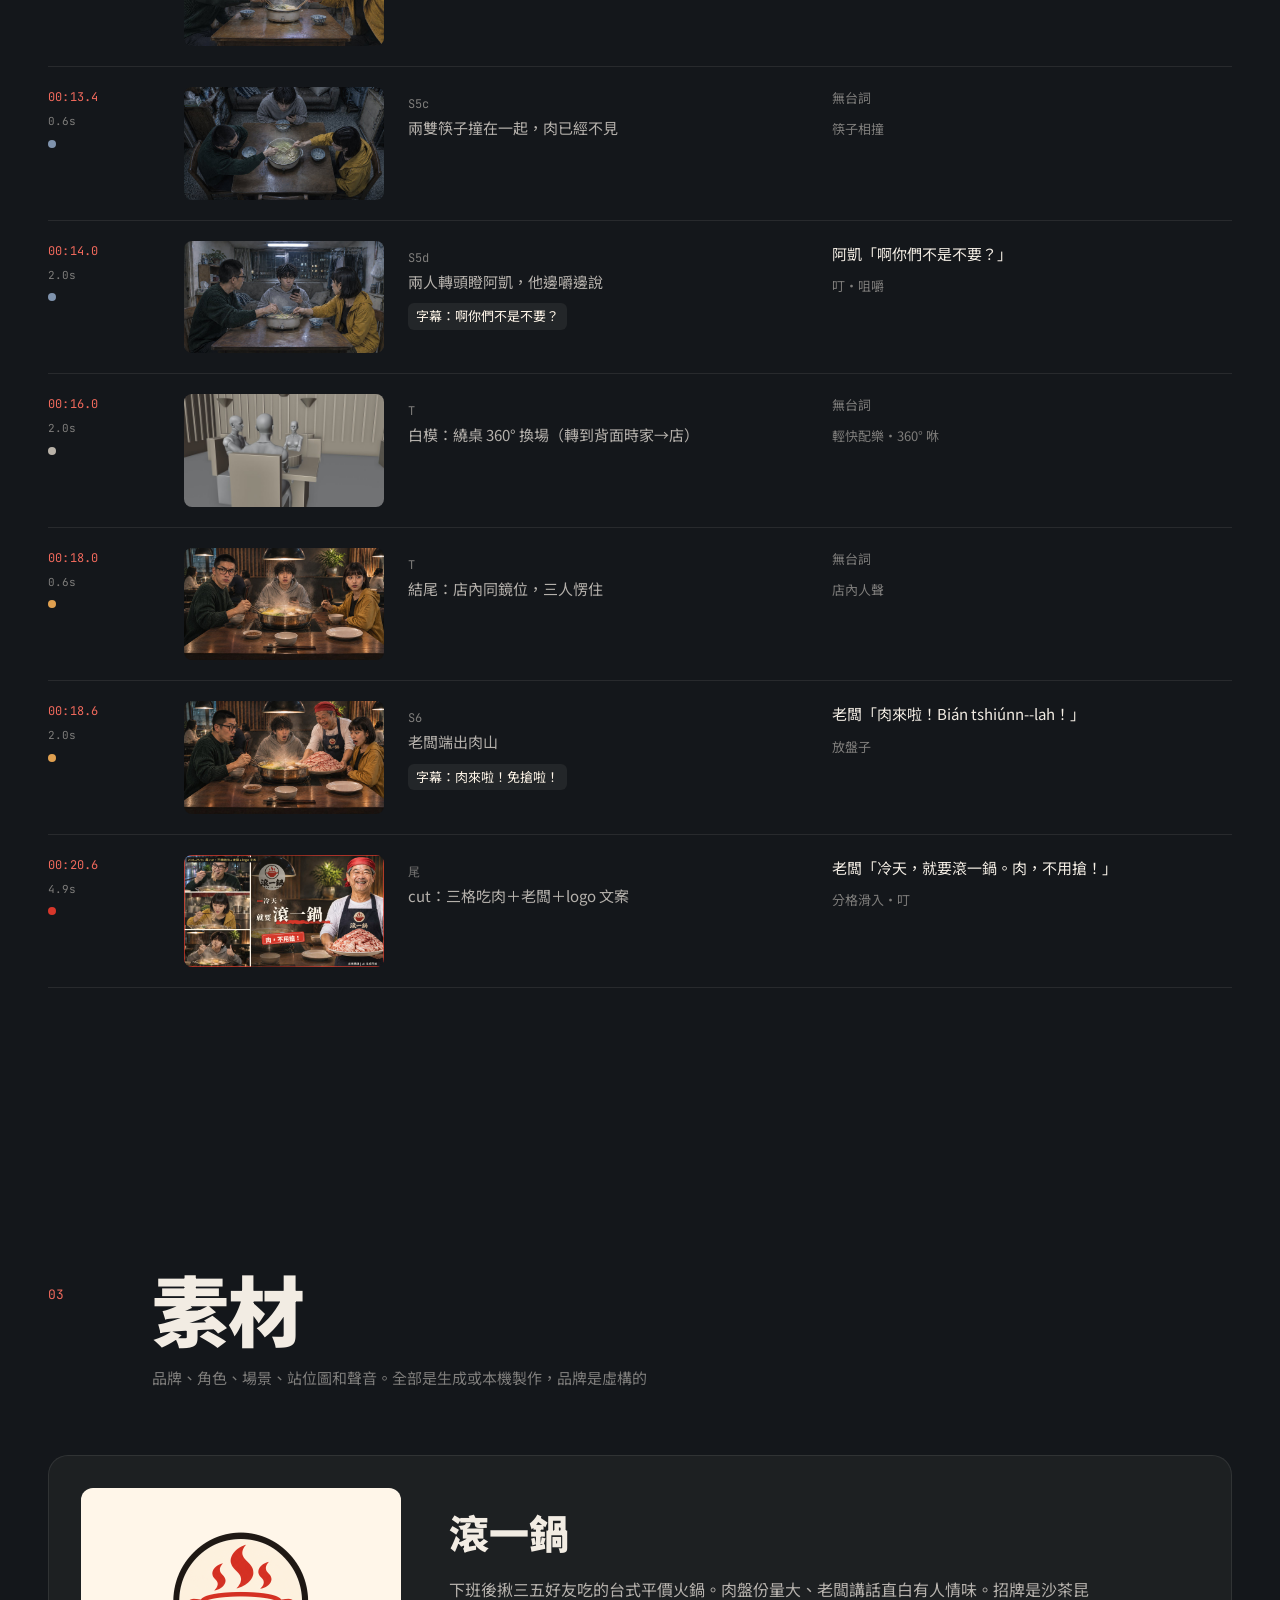
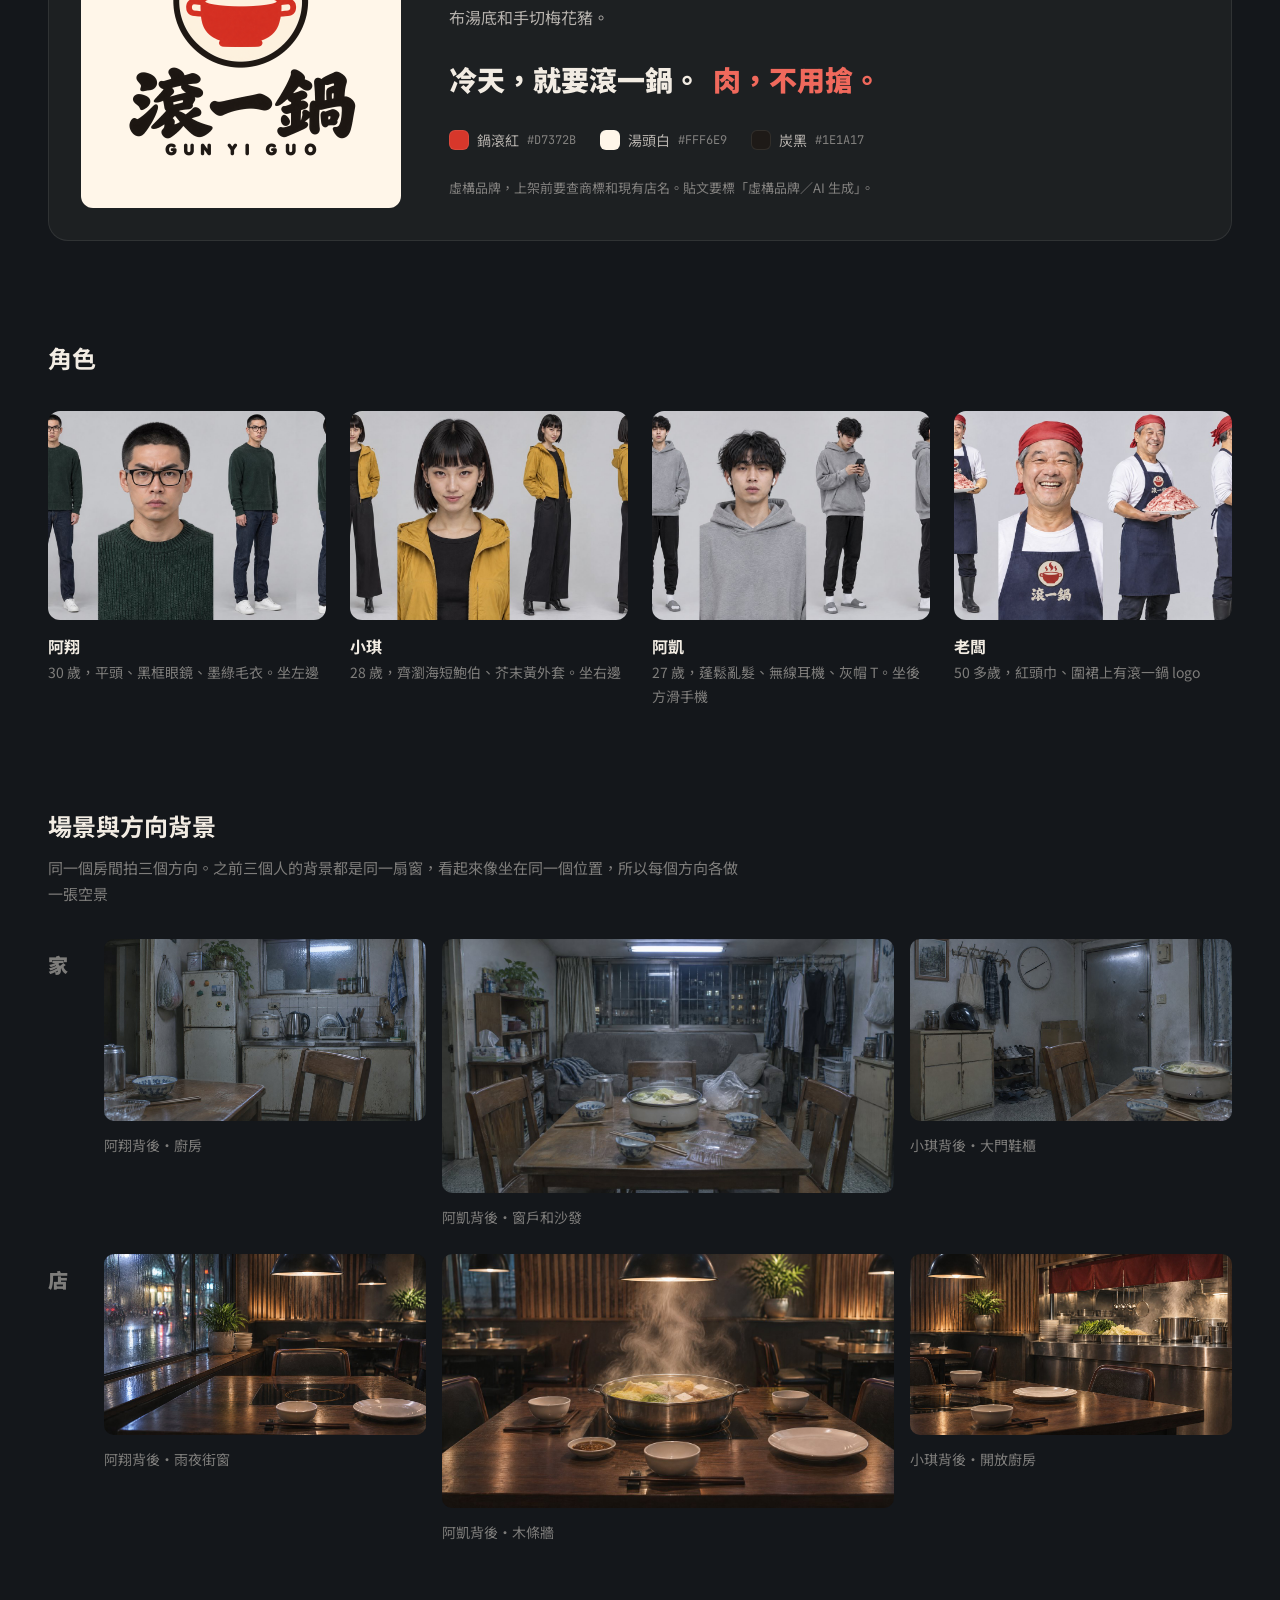
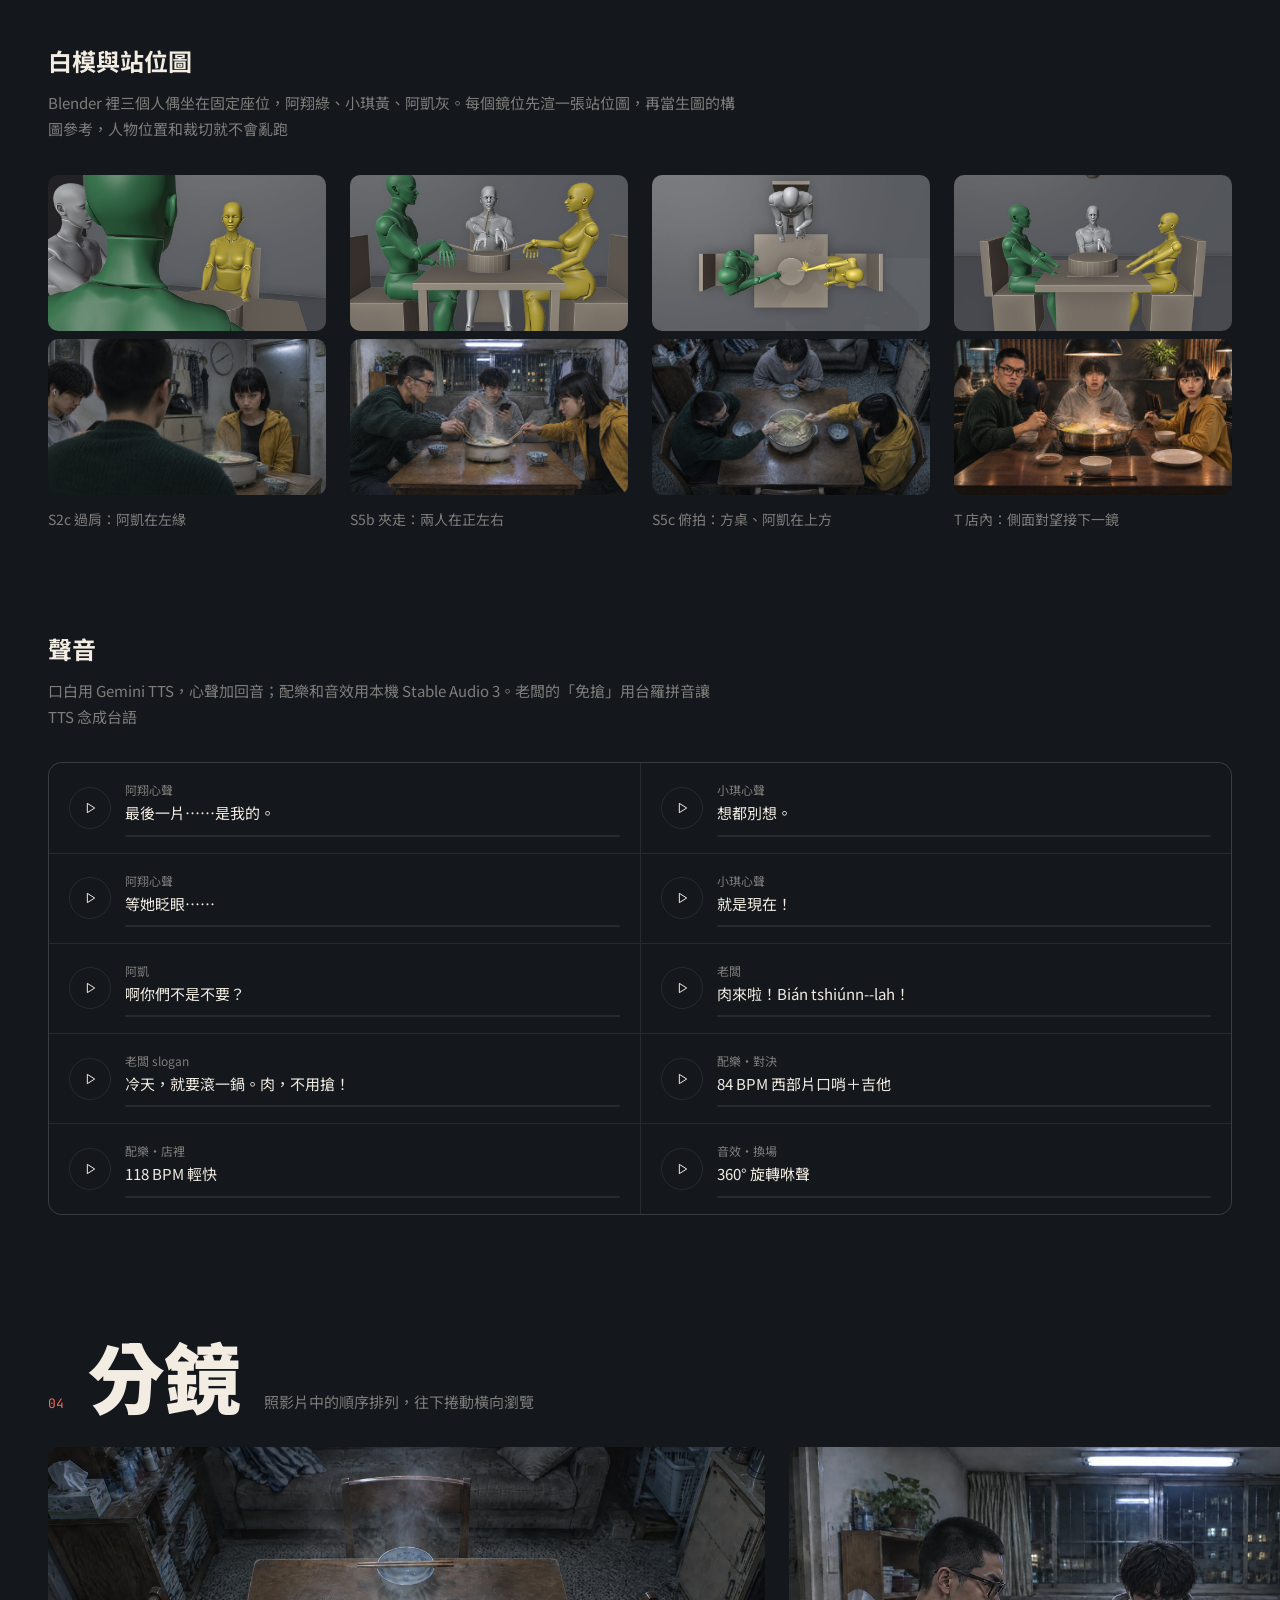
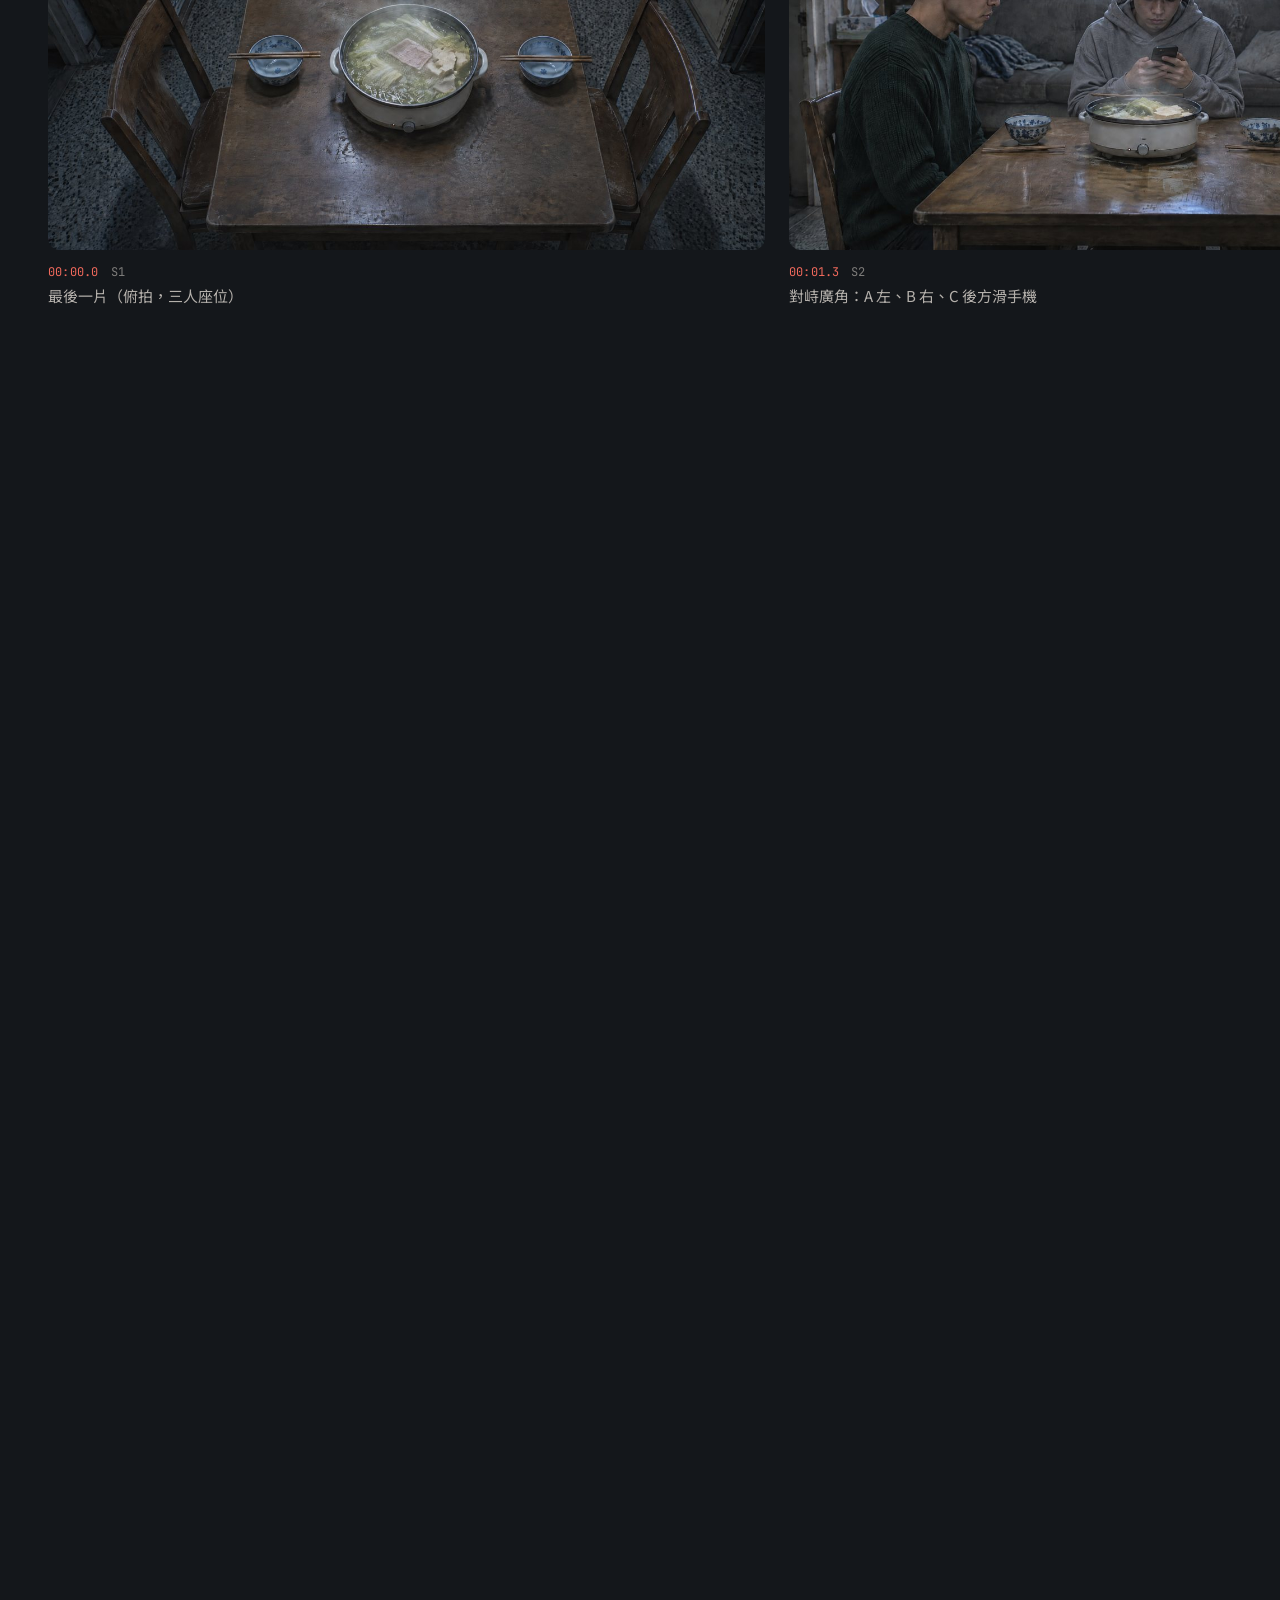
==== commit 00cb8890: "hotpot-lastslice: final cut r3 (owner serve plays out, end-card cells in sync, owner fully framed) C" ====
--- a/hotpot-lastslice/index.html
+++ b/hotpot-lastslice/index.html
@@ -39,7 +39,7 @@
       </div>
     </div>
     <dl class="hero-meta">
-      <div><dt>長度</dt><dd>25.5 秒</dd></div>
+      <div><dt>長度</dt><dd>27.3 秒</dd></div>
       <div><dt>版本</dt><dd>成片 v2 720p・內部確認</dd></div>
       <div><dt>日期</dt><dd>2026-11-27</dd></div>
       <div><dt>品牌</dt><dd>虛構，AI 生成示範</dd></div>
@@ -214,7 +214,7 @@
     <div class="sec-head">
       <span class="num">06</span>
       <h2>成片</h2>
-      <p class="sub">Seedance 2.5 生成四段 720p，後製接上配樂、心聲、口白、字幕與尾 cut 字卡。1280×720，25.5 秒</p>
+      <p class="sub">Seedance 2.5 生成四段 720p，後製接上配樂、心聲、口白、字幕與尾 cut 字卡。1280×720，27.3 秒</p>
     </div>
     <div class="player rv">
       <video src="media/video/film_v2_720p.mp4" poster="media/video/film_poster.jpg" controls playsinline preload="metadata"></video>
